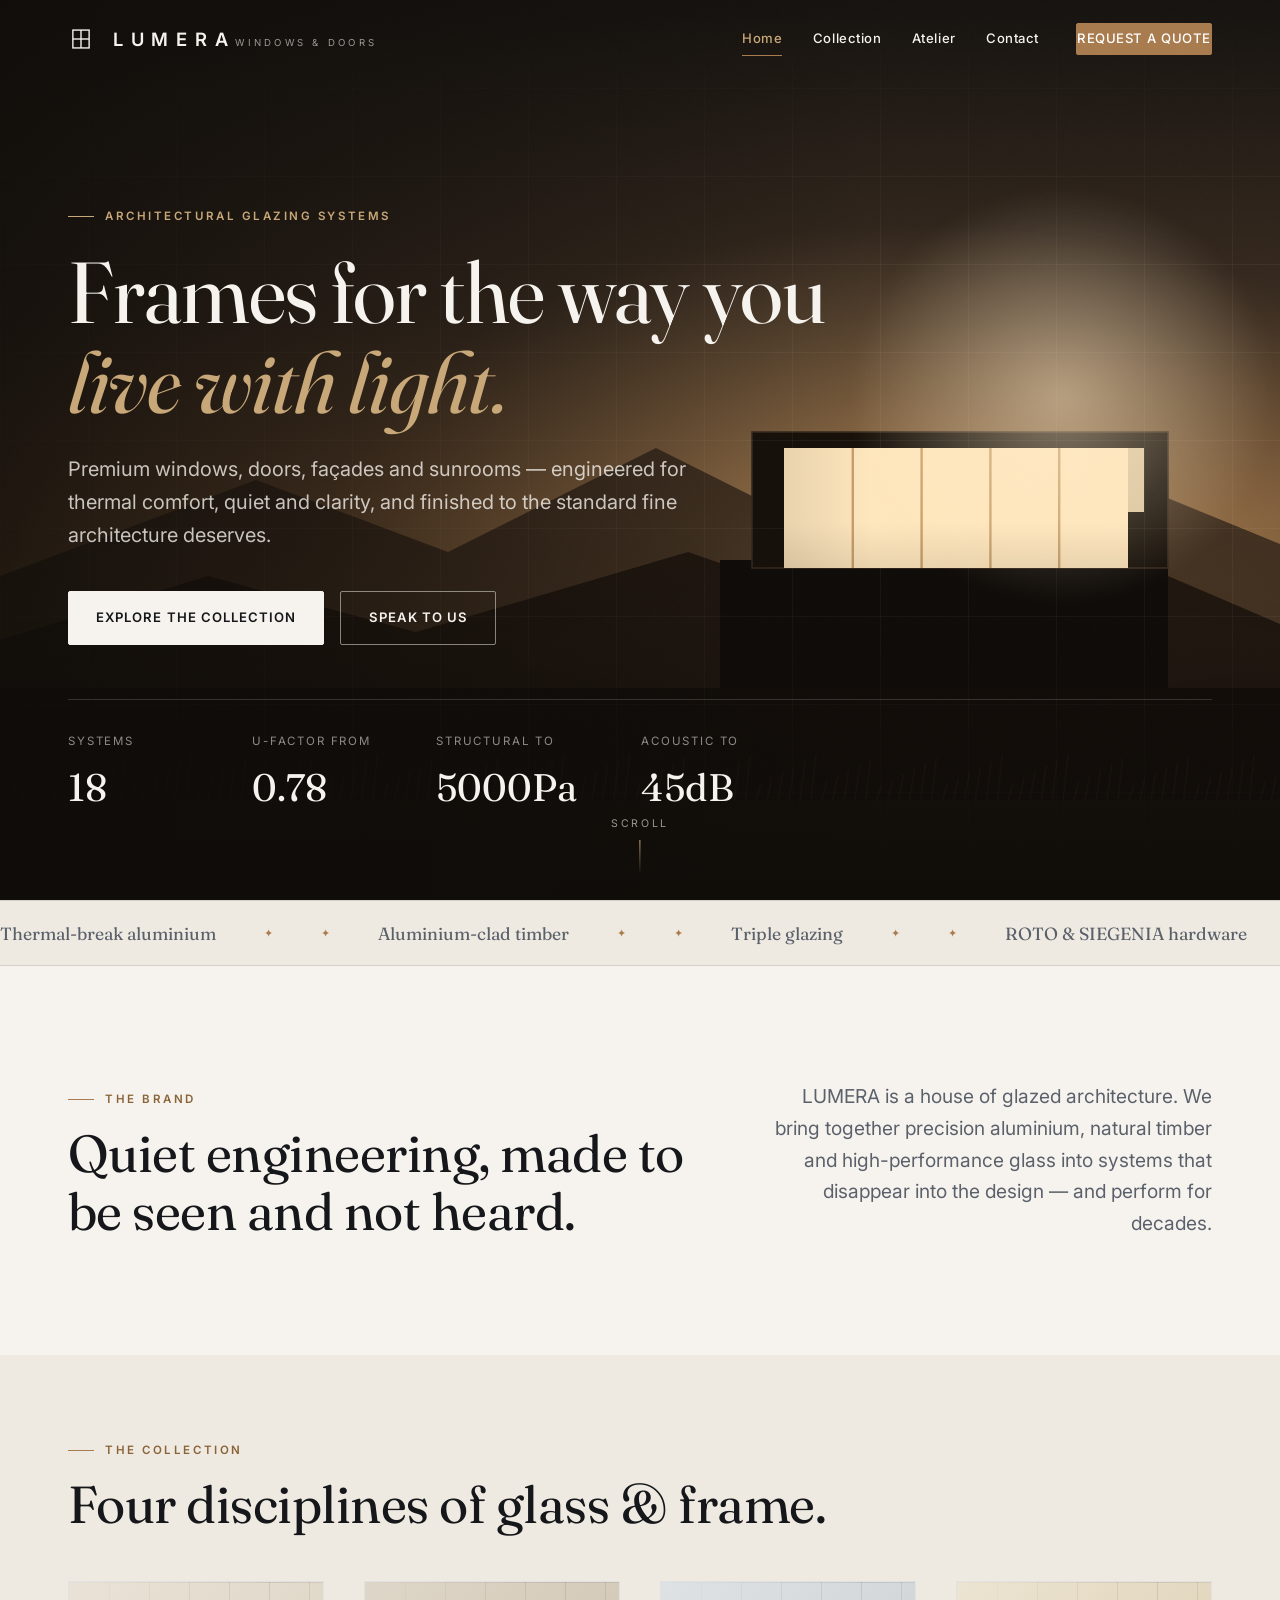
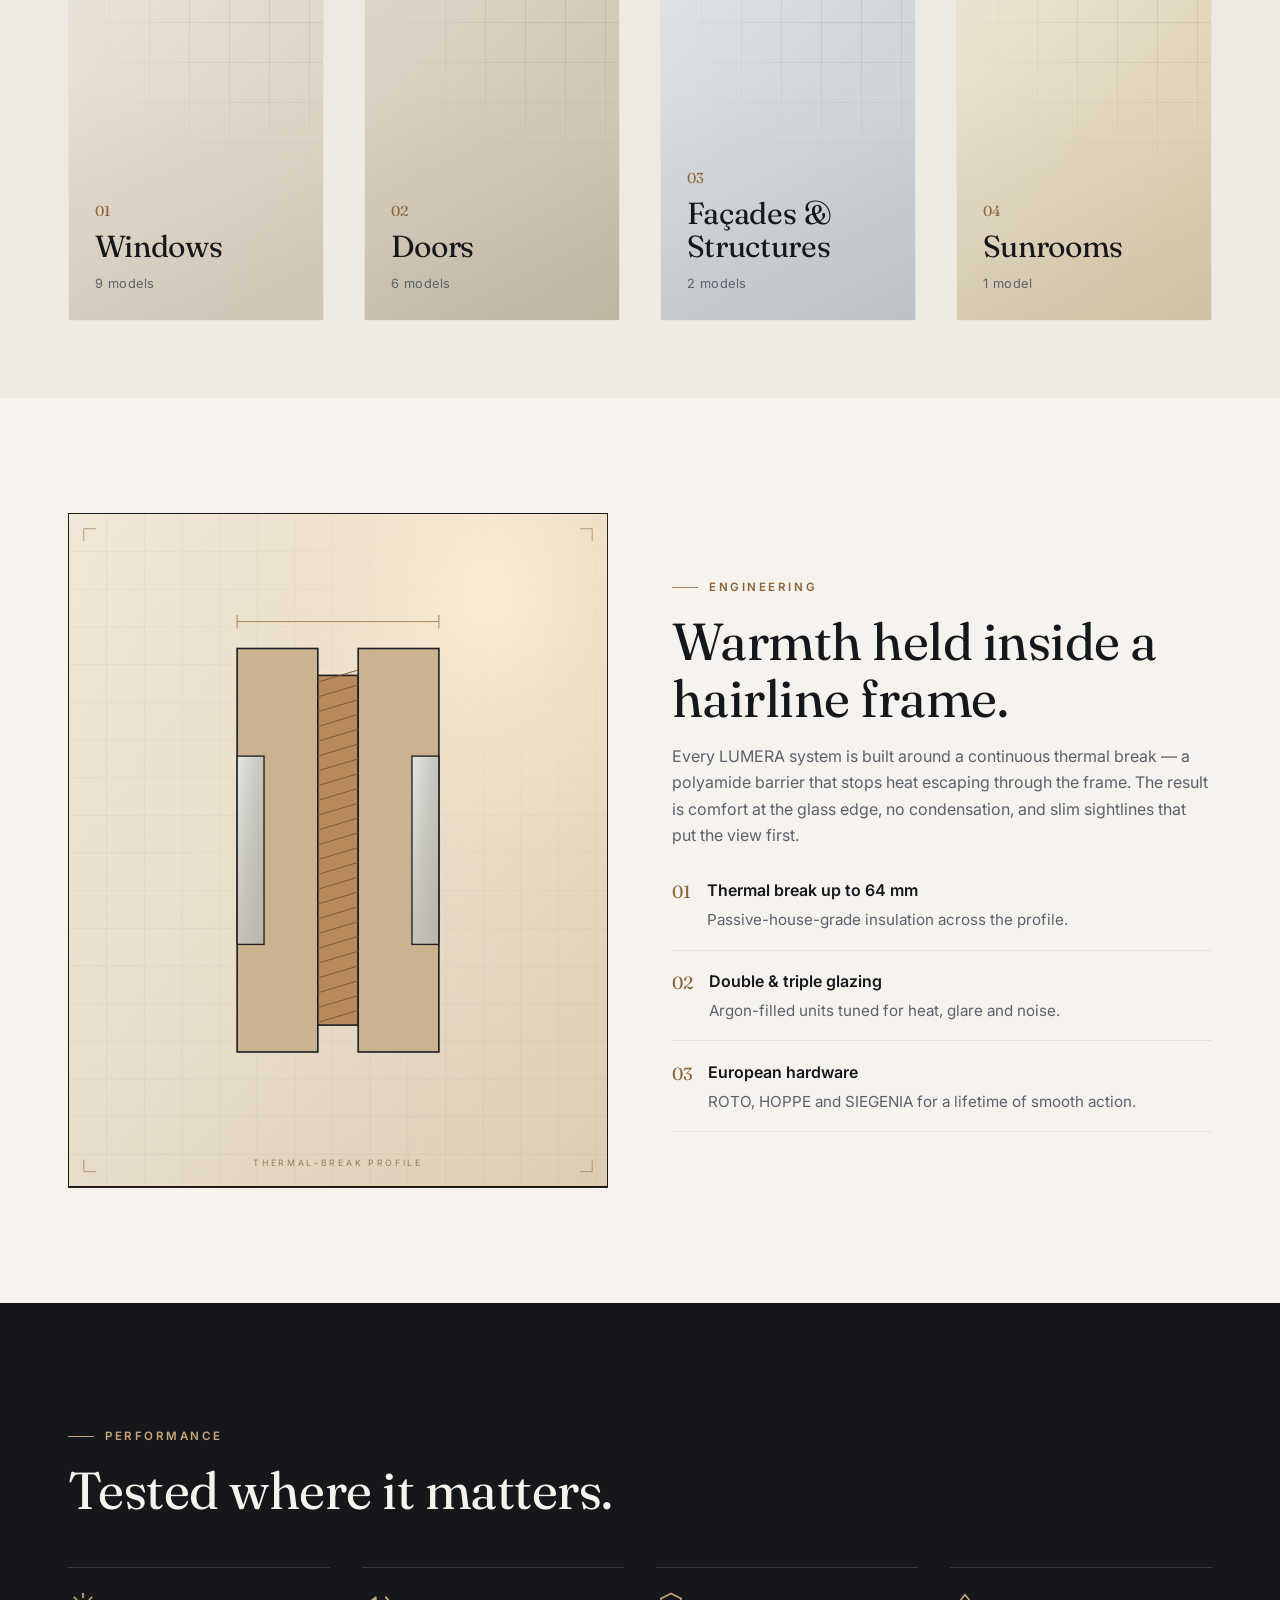
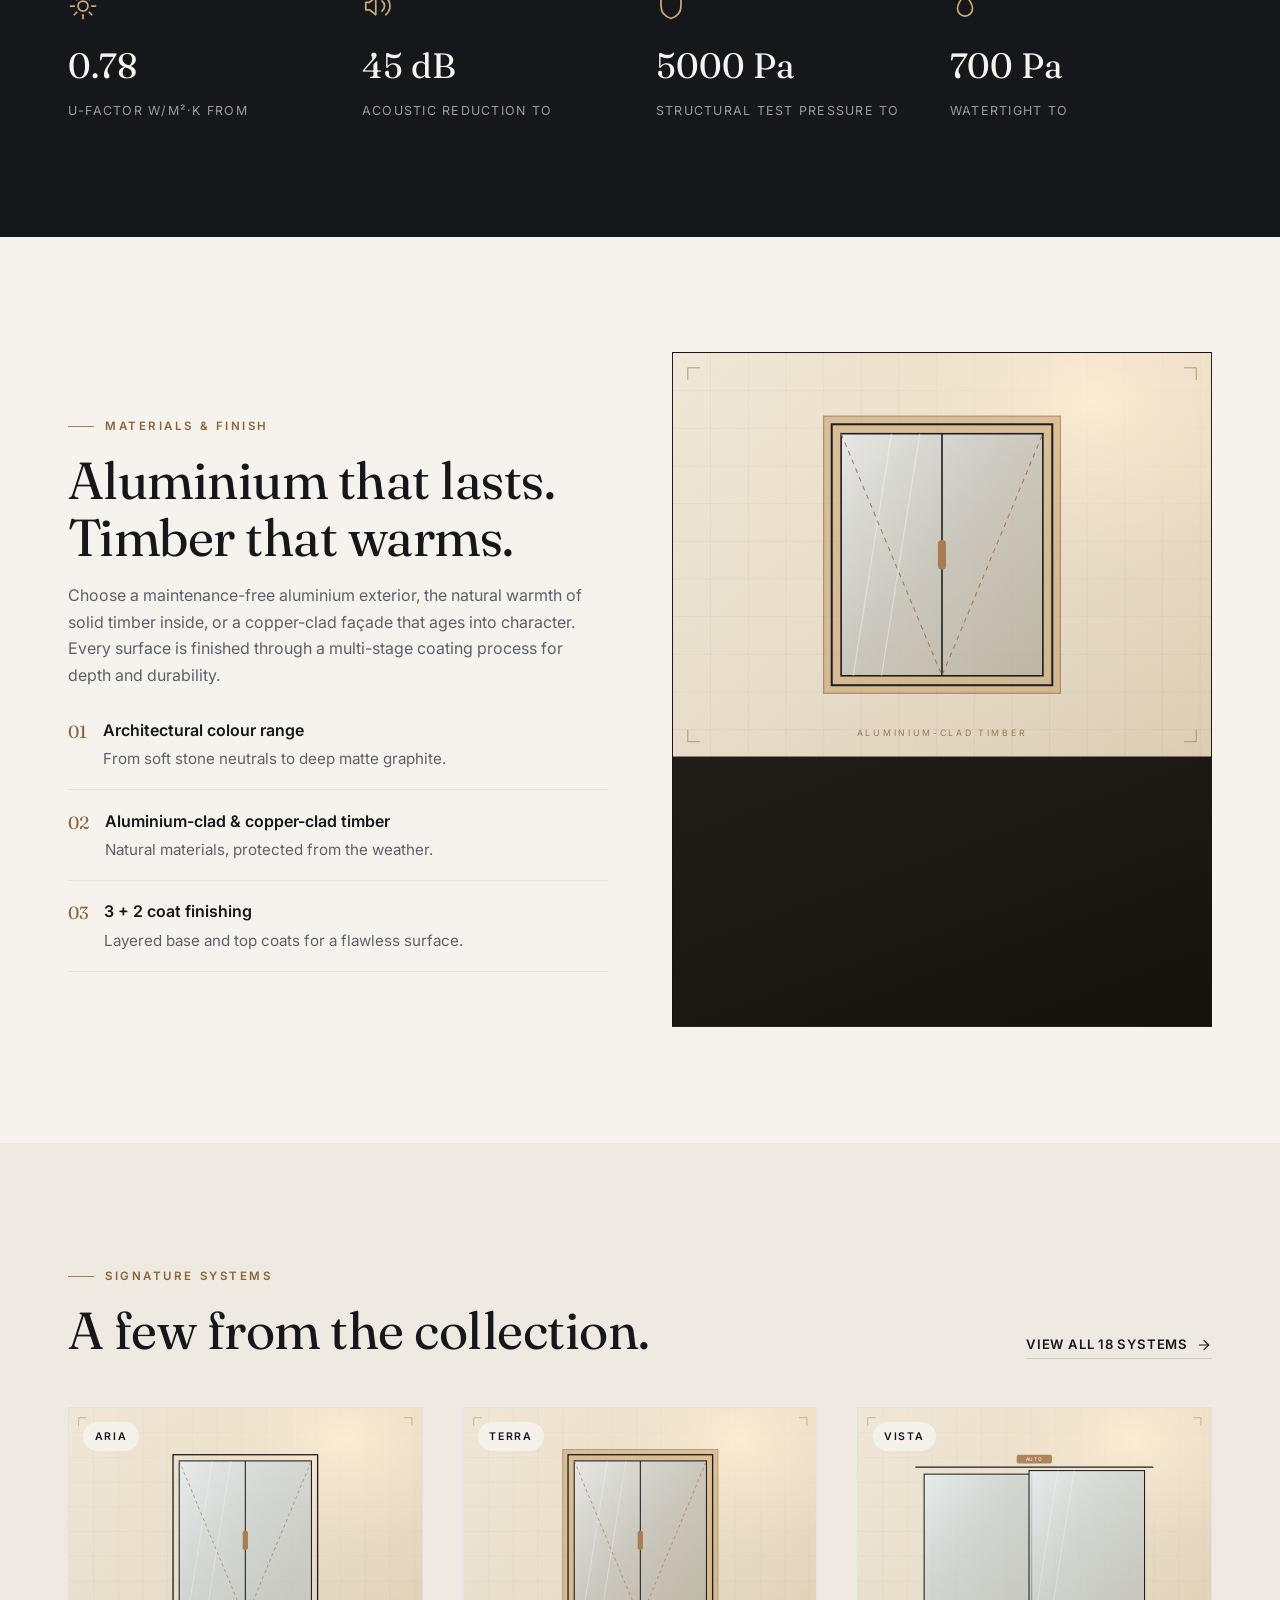
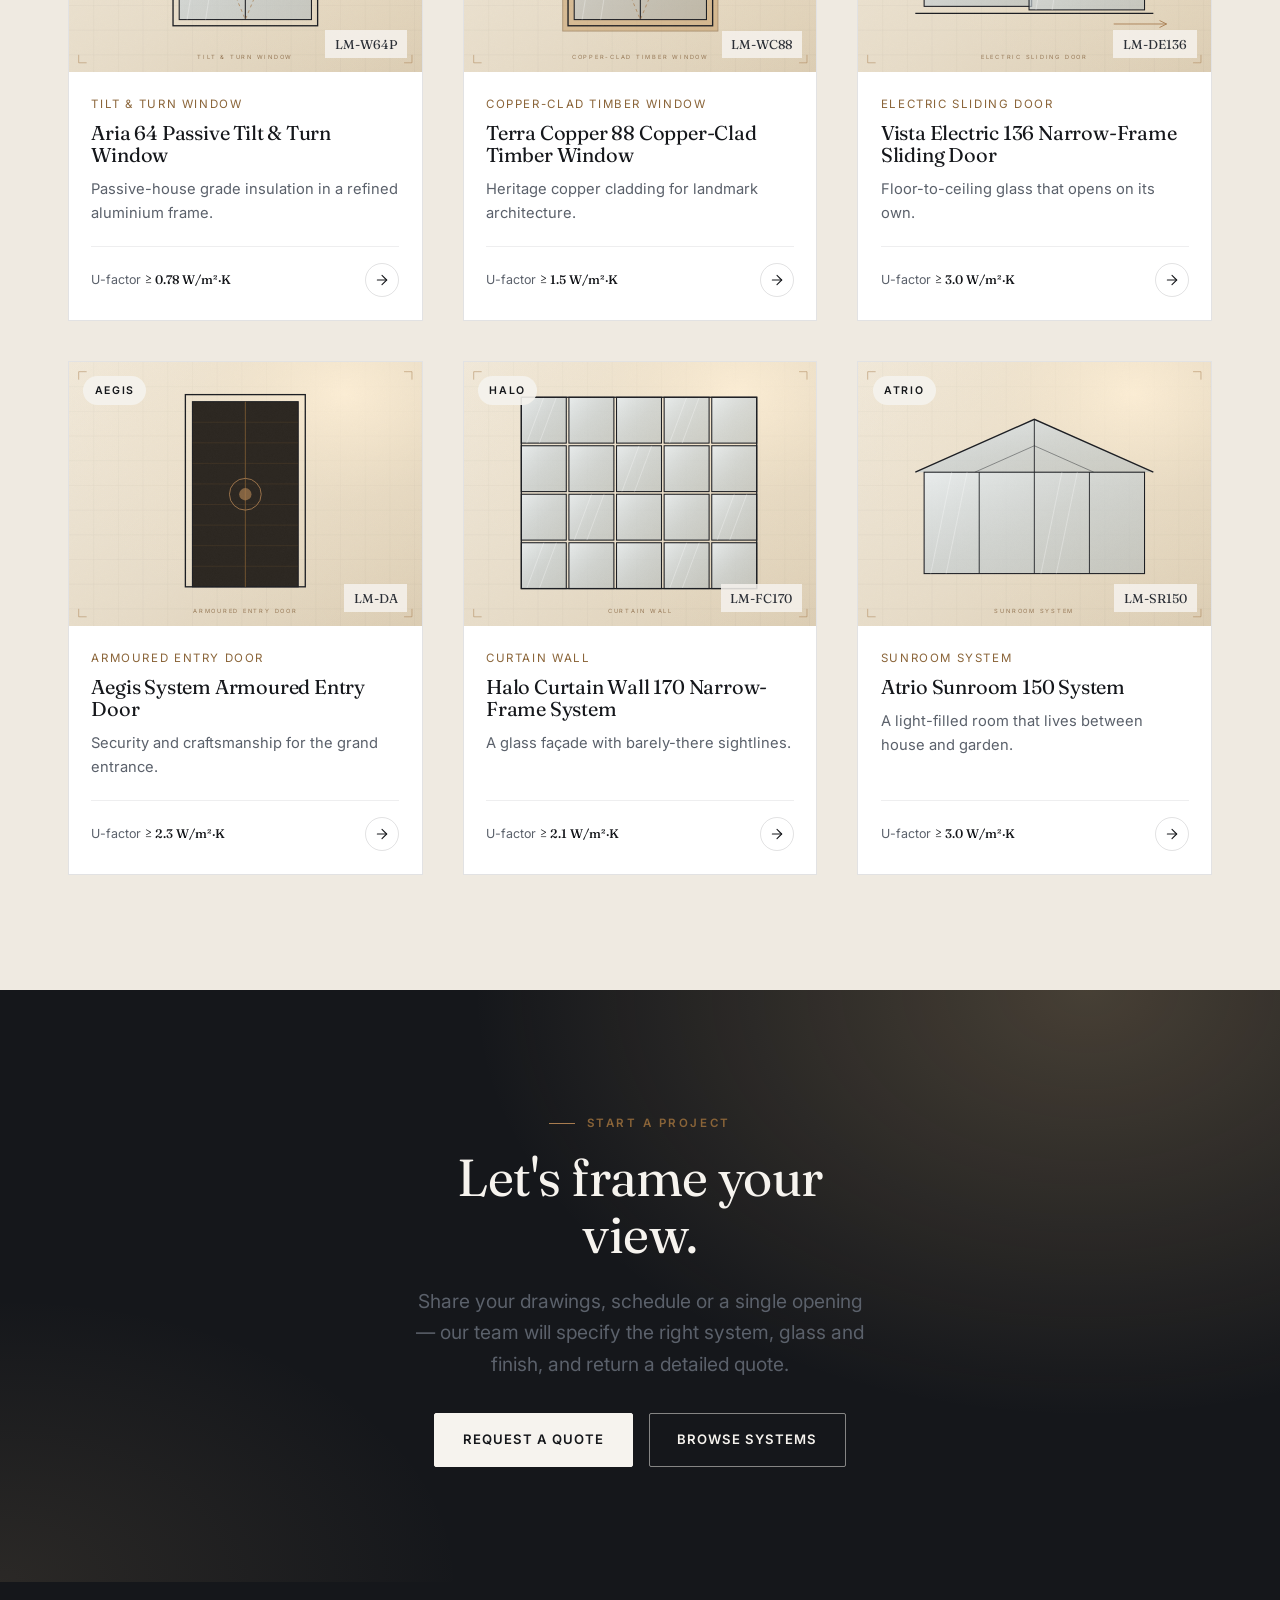
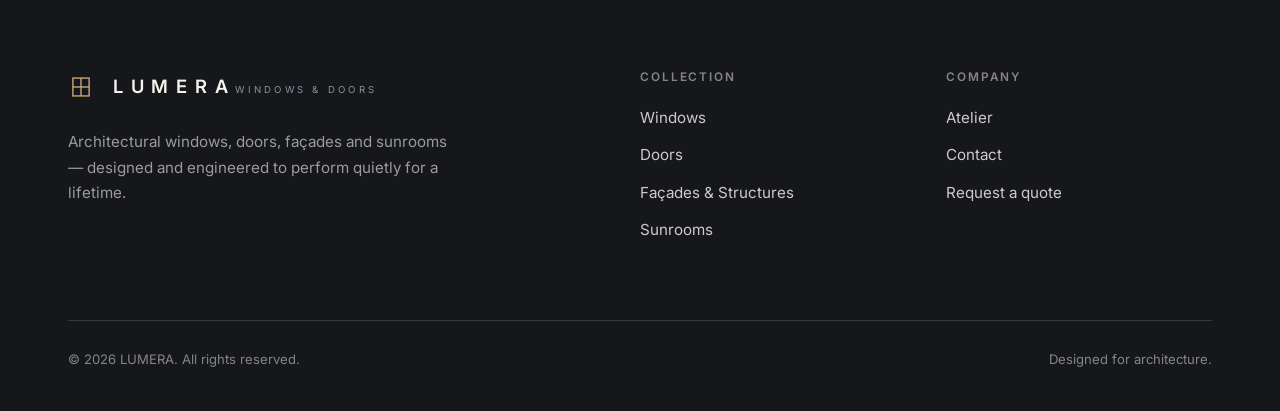
==== index.html @ 0ea1a7c3 "Build LUMERA windows & doors website Premium, fully-rebranded marketing & catalogue site for LUMERA " ====
<!DOCTYPE html>
<html lang="en">
<head>
  <meta charset="UTF-8" />
  <meta name="viewport" content="width=device-width, initial-scale=1.0" />
  <title>LUMERA — Architectural Windows &amp; Doors</title>
  <meta name="description" content="LUMERA designs and engineers premium aluminium, timber-clad and glazed systems — windows, doors, façades and sunrooms for refined architecture." />
  <link rel="icon" type="image/svg+xml" href="assets/img/favicon.svg" />
  <link rel="preconnect" href="https://fonts.googleapis.com" />
  <link rel="preconnect" href="https://fonts.gstatic.com" crossorigin />
  <link rel="stylesheet" href="assets/css/styles.css" />
</head>
<body>
  <!-- HEADER -->
  <header class="site-header is-dark">
    <div class="container site-header__inner">
      <a class="brand" href="index.html" aria-label="LUMERA home">
        <svg class="brand__mark" viewBox="0 0 32 32" aria-hidden="true"><g fill="none" stroke="currentColor" stroke-width="1.7"><rect x="6" y="5" width="20" height="22"/><line x1="16" y1="5" x2="16" y2="27"/><line x1="6" y1="16" x2="26" y2="16"/></g></svg>
        <span><span class="brand__name">LUMERA</span><span class="brand__sub">Windows &amp; Doors</span></span>
      </a>
      <button class="nav-toggle" aria-label="Menu" aria-expanded="false"><span></span><span></span><span></span></button>
      <nav class="nav">
        <a href="index.html" aria-current="page">Home</a>
        <a href="products.html">Collection</a>
        <a href="about.html">Atelier</a>
        <a href="contact.html">Contact</a>
        <a class="btn btn--bronze nav__cta" href="contact.html">Request a quote</a>
      </nav>
    </div>
  </header>

  <main>
    <!-- HERO -->
    <section class="hero">
      <div class="hero__bg"></div>
      <div data-hero-art style="position:absolute;inset:0;"></div>
      <div class="hero__grid"></div>
      <div class="hero__glow"></div>
      <div class="hero__scrim"></div>
      <div class="container hero__inner">
        <span class="eyebrow hero__eyebrow">Architectural glazing systems</span>
        <h1 class="display">Frames for the way you <em>live with light.</em></h1>
        <p class="hero__lead">Premium windows, doors, façades and sunrooms — engineered for thermal comfort, quiet and clarity, and finished to the standard fine architecture deserves.</p>
        <div class="hero__actions">
          <a class="btn btn--on-dark" href="products.html">Explore the collection</a>
          <a class="btn btn--ghost" style="border-color:rgba(246,243,238,.5);color:var(--bone)" href="contact.html">Speak to us</a>
        </div>
        <dl class="hero__meta">
          <div><dt>Systems</dt><dd>18</dd></div>
          <div><dt>U-factor from</dt><dd>0.78</dd></div>
          <div><dt>Structural to</dt><dd>5000Pa</dd></div>
          <div><dt>Acoustic to</dt><dd>45dB</dd></div>
        </dl>
      </div>
      <div class="scroll-cue">Scroll<span></span></div>
    </section>

    <!-- MARQUEE -->
    <div class="strip" aria-hidden="true">
      <div class="strip__track">
        <span>Thermal-break aluminium<span></span></span><span>Aluminium-clad timber<span></span></span>
        <span>Triple glazing<span></span></span><span>ROTO &amp; SIEGENIA hardware<span></span></span>
        <span>Passive-house ready<span></span></span><span>Curtain-wall façades<span></span></span>
        <span>Thermal-break aluminium<span></span></span><span>Aluminium-clad timber<span></span></span>
        <span>Triple glazing<span></span></span><span>ROTO &amp; SIEGENIA hardware<span></span></span>
        <span>Passive-house ready<span></span></span><span>Curtain-wall façades<span></span></span>
      </div>
    </div>

    <!-- INTRO -->
    <section class="section">
      <div class="container">
        <div class="section-head section-head--split">
          <div class="reveal">
            <span class="eyebrow">The brand</span>
            <h2>Quiet engineering, made to be seen and not heard.</h2>
          </div>
          <div class="section-head__aside reveal">
            <p class="lead">LUMERA is a house of glazed architecture. We bring together precision aluminium, natural timber and high-performance glass into systems that disappear into the design — and perform for decades.</p>
          </div>
        </div>
      </div>
    </section>

    <!-- COLLECTIONS -->
    <section class="section section--bone2 section--tight">
      <div class="container">
        <div class="section-head reveal">
          <span class="eyebrow">The collection</span>
          <h2>Four disciplines of glass &amp; frame.</h2>
        </div>
        <div class="grid cat-grid" style="margin-top:3rem">
          <a class="cat-card reveal" href="products.html?category=windows">
            <div class="cat-card__art art--windows"><div class="cat-card__lines"></div></div>
            <span class="cat-card__index">01</span>
            <h3 class="cat-card__title">Windows</h3>
            <span class="cat-card__count" data-cat-count="windows"></span>
          </a>
          <a class="cat-card reveal" href="products.html?category=doors">
            <div class="cat-card__art art--doors"><div class="cat-card__lines"></div></div>
            <span class="cat-card__index">02</span>
            <h3 class="cat-card__title">Doors</h3>
            <span class="cat-card__count" data-cat-count="doors"></span>
          </a>
          <a class="cat-card reveal" href="products.html?category=facades">
            <div class="cat-card__art art--facades"><div class="cat-card__lines"></div></div>
            <span class="cat-card__index">03</span>
            <h3 class="cat-card__title">Façades &amp; Structures</h3>
            <span class="cat-card__count" data-cat-count="facades"></span>
          </a>
          <a class="cat-card reveal" href="products.html?category=sunrooms">
            <div class="cat-card__art art--sunrooms"><div class="cat-card__lines"></div></div>
            <span class="cat-card__index">04</span>
            <h3 class="cat-card__title">Sunrooms</h3>
            <span class="cat-card__count" data-cat-count="sunrooms"></span>
          </a>
        </div>
      </div>
    </section>

    <!-- ENGINEERING SPLIT -->
    <section class="section">
      <div class="container">
        <div class="split">
          <div class="split__media reveal" data-profile-art></div>
          <div class="reveal">
            <span class="eyebrow">Engineering</span>
            <h2>Warmth held inside a hairline frame.</h2>
            <p class="muted mt-2">Every LUMERA system is built around a continuous thermal break — a polyamide barrier that stops heat escaping through the frame. The result is comfort at the glass edge, no condensation, and slim sightlines that put the view first.</p>
            <ul class="split__list">
              <li><span class="n">01</span><div><strong>Thermal break up to 64&nbsp;mm</strong><p>Passive-house-grade insulation across the profile.</p></div></li>
              <li><span class="n">02</span><div><strong>Double &amp; triple glazing</strong><p>Argon-filled units tuned for heat, glare and noise.</p></div></li>
              <li><span class="n">03</span><div><strong>European hardware</strong><p>ROTO, HOPPE and SIEGENIA for a lifetime of smooth action.</p></div></li>
            </ul>
          </div>
        </div>
      </div>
    </section>

    <!-- PERFORMANCE BAND -->
    <section class="section section--dark">
      <div class="container">
        <div class="section-head reveal">
          <span class="eyebrow">Performance</span>
          <h2>Tested where it matters.</h2>
        </div>
        <div class="specband" style="margin-top:3rem">
          <div class="specband__item reveal">
            <svg class="specband__icon" viewBox="0 0 24 24" fill="none" stroke="currentColor" stroke-width="1.4" stroke-linecap="round" stroke-linejoin="round"><circle cx="12" cy="12" r="4"/><path d="M12 2v3M12 19v3M2 12h3M19 12h3M5 5l2 2M17 17l2 2M19 5l-2 2M7 17l-2 2"/></svg>
            <div class="specband__val">0.78</div>
            <div class="specband__label">U-factor W/m²·K from</div>
          </div>
          <div class="specband__item reveal">
            <svg class="specband__icon" viewBox="0 0 24 24" fill="none" stroke="currentColor" stroke-width="1.4" stroke-linecap="round" stroke-linejoin="round"><path d="M11 5 6 9H3v6h3l5 4z"/><path d="M16 8a5 5 0 0 1 0 8"/><path d="M19 5a9 9 0 0 1 0 14"/></svg>
            <div class="specband__val">45 dB</div>
            <div class="specband__label">Acoustic reduction to</div>
          </div>
          <div class="specband__item reveal">
            <svg class="specband__icon" viewBox="0 0 24 24" fill="none" stroke="currentColor" stroke-width="1.4" stroke-linecap="round" stroke-linejoin="round"><path d="M12 2 4 6v6c0 5 3.4 8.5 8 10 4.6-1.5 8-5 8-10V6z"/></svg>
            <div class="specband__val">5000 Pa</div>
            <div class="specband__label">Structural test pressure to</div>
          </div>
          <div class="specband__item reveal">
            <svg class="specband__icon" viewBox="0 0 24 24" fill="none" stroke="currentColor" stroke-width="1.4" stroke-linecap="round" stroke-linejoin="round"><path d="M12 3s6 6.5 6 11a6 6 0 0 1-12 0c0-4.5 6-11 6-11z"/></svg>
            <div class="specband__val">700 Pa</div>
            <div class="specband__label">Watertight to</div>
          </div>
        </div>
      </div>
    </section>

    <!-- MATERIALS SPLIT -->
    <section class="section">
      <div class="container">
        <div class="split split--reverse">
          <div class="split__media reveal" data-scene="Aluminium-Clad Timber Window" data-scene-label="Aluminium-clad timber"></div>
          <div class="reveal">
            <span class="eyebrow">Materials &amp; finish</span>
            <h2>Aluminium that lasts. Timber that warms.</h2>
            <p class="muted mt-2">Choose a maintenance-free aluminium exterior, the natural warmth of solid timber inside, or a copper-clad façade that ages into character. Every surface is finished through a multi-stage coating process for depth and durability.</p>
            <ul class="split__list">
              <li><span class="n">01</span><div><strong>Architectural colour range</strong><p>From soft stone neutrals to deep matte graphite.</p></div></li>
              <li><span class="n">02</span><div><strong>Aluminium-clad &amp; copper-clad timber</strong><p>Natural materials, protected from the weather.</p></div></li>
              <li><span class="n">03</span><div><strong>3 + 2 coat finishing</strong><p>Layered base and top coats for a flawless surface.</p></div></li>
            </ul>
          </div>
        </div>
      </div>
    </section>

    <!-- FEATURED PRODUCTS -->
    <section class="section section--bone2">
      <div class="container">
        <div class="section-head section-head--split">
          <div class="reveal">
            <span class="eyebrow">Signature systems</span>
            <h2>A few from the collection.</h2>
          </div>
          <div class="section-head__aside reveal">
            <a class="textlink" href="products.html">View all 18 systems
              <svg viewBox="0 0 24 24" fill="none" stroke="currentColor" stroke-width="1.6" stroke-linecap="round" stroke-linejoin="round"><line x1="5" y1="12" x2="19" y2="12"/><polyline points="12 5 19 12 12 19"/></svg>
            </a>
          </div>
        </div>
        <div class="grid product-grid" data-featured="aria-64-passive,terra-copper-88,vista-electric-136,aegis-system-door,halo-curtain-wall-170,atrio-sunroom-150"></div>
      </div>
    </section>

    <!-- CTA -->
    <section class="section cta">
      <div class="cta__bg"></div>
      <div class="container cta__inner reveal">
        <span class="eyebrow">Start a project</span>
        <h2>Let's frame your view.</h2>
        <p class="lead" style="margin-inline:auto">Share your drawings, schedule or a single opening — our team will specify the right system, glass and finish, and return a detailed quote.</p>
        <div class="cta__actions">
          <a class="btn btn--on-dark" href="contact.html">Request a quote</a>
          <a class="btn btn--ghost" style="border-color:rgba(246,243,238,.5);color:var(--bone)" href="products.html">Browse systems</a>
        </div>
      </div>
    </section>
  </main>

  <!-- FOOTER -->
  <footer class="site-footer">
    <div class="container">
      <div class="footer-grid">
        <div>
          <a class="brand" href="index.html">
            <svg class="brand__mark" viewBox="0 0 32 32" aria-hidden="true" style="color:var(--bronze-soft)"><g fill="none" stroke="currentColor" stroke-width="1.7"><rect x="6" y="5" width="20" height="22"/><line x1="16" y1="5" x2="16" y2="27"/><line x1="6" y1="16" x2="26" y2="16"/></g></svg>
            <span><span class="brand__name">LUMERA</span><span class="brand__sub">Windows &amp; Doors</span></span>
          </a>
          <p class="footer-about">Architectural windows, doors, façades and sunrooms — designed and engineered to perform quietly for a lifetime.</p>
        </div>
        <div class="footer-col">
          <h4>Collection</h4>
          <ul>
            <li><a href="products.html?category=windows">Windows</a></li>
            <li><a href="products.html?category=doors">Doors</a></li>
            <li><a href="products.html?category=facades">Façades &amp; Structures</a></li>
            <li><a href="products.html?category=sunrooms">Sunrooms</a></li>
          </ul>
        </div>
        <div class="footer-col">
          <h4>Company</h4>
          <ul>
            <li><a href="about.html">Atelier</a></li>
            <li><a href="contact.html">Contact</a></li>
            <li><a href="contact.html">Request a quote</a></li>
          </ul>
        </div>
      </div>
      <div class="footer-bottom">
        <span>© <span data-year>2026</span> LUMERA. All rights reserved.</span>
        <span>Designed for architecture.</span>
      </div>
    </div>
  </footer>

  <script src="assets/js/products.js"></script>
  <script src="assets/js/art.js"></script>
  <script src="assets/js/main.js"></script>
</body>
</html>
---- assets/css/styles.css ----
/* ==========================================================================
   LUMERA — Windows & Doors
   Design system
   ========================================================================== */

@import url("https://fonts.googleapis.com/css2?family=Fraunces:ital,opsz,wght@0,9..144,400;0,9..144,500;0,9..144,600;1,9..144,400&family=Inter:wght@400;500;600&display=swap");

:root {
  /* Palette */
  --ink:        #15171b;
  --ink-2:      #2b2f36;
  --ink-soft:   #5b616b;
  --ink-faint:  #8b919b;
  --bone:       #f6f3ee;
  --bone-2:     #efeae1;
  --white:      #ffffff;
  --bronze:     #a87c4f;
  --bronze-deep:#8a6438;
  --bronze-soft:#c8a878;
  --line:       rgba(21, 23, 27, 0.12);
  --line-soft:  rgba(21, 23, 27, 0.07);
  --line-dark:  rgba(246, 243, 238, 0.16);

  /* Type */
  --serif: "Fraunces", Georgia, "Times New Roman", serif;
  --sans:  "Inter", system-ui, -apple-system, "Segoe UI", Roboto, sans-serif;

  /* Spacing / shape */
  --container: 1240px;
  --gap: clamp(1.25rem, 4vw, 2.5rem);
  --radius: 2px;
  --shadow: 0 24px 60px -30px rgba(21, 23, 27, 0.35);
  --ease: cubic-bezier(0.22, 0.61, 0.36, 1);
}

/* ---------- Reset ---------- */
*, *::before, *::after { box-sizing: border-box; }
* { margin: 0; }
html { scroll-behavior: smooth; -webkit-text-size-adjust: 100%; }
body {
  font-family: var(--sans);
  font-size: 16px;
  line-height: 1.65;
  color: var(--ink);
  background: var(--bone);
  -webkit-font-smoothing: antialiased;
  text-rendering: optimizeLegibility;
}
img, svg { display: block; max-width: 100%; }
a { color: inherit; text-decoration: none; }
button { font: inherit; cursor: pointer; }
ul { list-style: none; padding: 0; }

/* ---------- Layout ---------- */
.container {
  width: 100%;
  max-width: var(--container);
  margin-inline: auto;
  padding-inline: clamp(1.25rem, 5vw, 3rem);
}
.section { padding-block: clamp(4rem, 9vw, 8rem); }
.section--tight { padding-block: clamp(3rem, 6vw, 5rem); }
.section--dark { background: var(--ink); color: var(--bone); }
.section--bone2 { background: var(--bone-2); }

/* ---------- Typography ---------- */
.display {
  font-family: var(--serif);
  font-weight: 400;
  line-height: 1.04;
  letter-spacing: -0.01em;
  font-size: clamp(2.6rem, 7vw, 5.4rem);
}
h1, h2, h3, h4 { font-family: var(--serif); font-weight: 400; line-height: 1.1; letter-spacing: -0.01em; }
h2 { font-size: clamp(2rem, 4.5vw, 3.25rem); }
h3 { font-size: clamp(1.4rem, 2.5vw, 1.9rem); }

.eyebrow {
  font-family: var(--sans);
  font-size: 0.72rem;
  font-weight: 600;
  letter-spacing: 0.22em;
  text-transform: uppercase;
  color: var(--bronze-deep);
  display: inline-flex;
  align-items: center;
  gap: 0.7rem;
}
.eyebrow::before {
  content: "";
  width: 26px;
  height: 1px;
  background: var(--bronze);
}
.section--dark .eyebrow { color: var(--bronze-soft); }
.section--dark .eyebrow::before { background: var(--bronze-soft); }

.lead { font-size: clamp(1.05rem, 1.6vw, 1.2rem); color: var(--ink-soft); max-width: 60ch; }
.section--dark .lead { color: rgba(246, 243, 238, 0.72); }
.muted { color: var(--ink-soft); }

/* ---------- Buttons ---------- */
.btn {
  display: inline-flex;
  align-items: center;
  gap: 0.6rem;
  padding: 0.95rem 1.7rem;
  font-size: 0.82rem;
  font-weight: 600;
  letter-spacing: 0.08em;
  text-transform: uppercase;
  border: 1px solid var(--ink);
  border-radius: var(--radius);
  background: var(--ink);
  color: var(--bone);
  transition: background 0.35s var(--ease), color 0.35s var(--ease),
              border-color 0.35s var(--ease), transform 0.35s var(--ease);
}
.btn:hover { background: transparent; color: var(--ink); transform: translateY(-2px); }
.btn--ghost { background: transparent; color: var(--ink); }
.btn--ghost:hover { background: var(--ink); color: var(--bone); }
.btn--bronze { background: var(--bronze); border-color: var(--bronze); color: var(--white); }
.btn--bronze:hover { background: transparent; color: var(--bronze-deep); border-color: var(--bronze-deep); }
.btn--on-dark { border-color: var(--bone); background: var(--bone); color: var(--ink); }
.btn--on-dark:hover { background: transparent; color: var(--bone); }

.textlink {
  display: inline-flex;
  align-items: center;
  gap: 0.5rem;
  font-size: 0.82rem;
  font-weight: 600;
  letter-spacing: 0.06em;
  text-transform: uppercase;
  color: var(--ink);
  padding-bottom: 2px;
  border-bottom: 1px solid var(--line);
  transition: gap 0.3s var(--ease), border-color 0.3s var(--ease);
}
.textlink:hover { gap: 0.85rem; border-color: var(--bronze); }
.textlink svg { width: 16px; height: 16px; }

/* ==========================================================================
   Header
   ========================================================================== */
.site-header {
  position: fixed;
  inset: 0 0 auto 0;
  z-index: 100;
  transition: background 0.4s var(--ease), box-shadow 0.4s var(--ease),
              border-color 0.4s var(--ease);
  border-bottom: 1px solid transparent;
}
.site-header__inner {
  display: flex;
  align-items: center;
  justify-content: space-between;
  height: 78px;
}
.site-header.is-solid {
  background: rgba(246, 243, 238, 0.86);
  backdrop-filter: blur(14px);
  -webkit-backdrop-filter: blur(14px);
  border-bottom-color: var(--line-soft);
}
.site-header.is-dark:not(.is-solid) { color: var(--bone); }

.brand { display: inline-flex; align-items: center; gap: 0.7rem; }
.brand__mark { width: 26px; height: 26px; flex: none; }
.brand__name {
  font-family: var(--sans);
  font-weight: 600;
  font-size: 1.15rem;
  letter-spacing: 0.42em;
  padding-left: 0.42em; /* optical balance for tracking */
}
.brand__sub {
  font-size: 0.6rem;
  letter-spacing: 0.34em;
  text-transform: uppercase;
  color: var(--ink-faint);
  margin-top: 2px;
}
.is-dark:not(.is-solid) .brand__sub { color: rgba(246,243,238,0.6); }

.nav { display: flex; align-items: center; gap: clamp(1.2rem, 2.4vw, 2.4rem); }
.nav a {
  font-size: 0.82rem;
  font-weight: 500;
  letter-spacing: 0.04em;
  position: relative;
  padding: 0.25rem 0;
  transition: color 0.3s var(--ease);
}
.nav a::after {
  content: "";
  position: absolute;
  left: 0; bottom: -2px;
  width: 0; height: 1px;
  background: var(--bronze);
  transition: width 0.3s var(--ease);
}
.nav a:hover::after, .nav a[aria-current="page"]::after { width: 100%; }
.nav a[aria-current="page"] { color: var(--bronze-deep); }
.is-dark:not(.is-solid) .nav a[aria-current="page"] { color: var(--bronze-soft); }
.nav__cta { margin-left: 0.4rem; }

.nav-toggle { display: none; }

@media (max-width: 900px) {
  .nav__cta { display: none; }
}
@media (max-width: 760px) {
  .nav-toggle {
    display: inline-flex;
    flex-direction: column;
    gap: 5px;
    background: none;
    border: 0;
    padding: 8px;
  }
  .nav-toggle span {
    width: 24px; height: 2px;
    background: currentColor;
    transition: transform 0.3s var(--ease), opacity 0.3s var(--ease);
  }
  body.nav-open .nav-toggle span:nth-child(1) { transform: translateY(7px) rotate(45deg); }
  body.nav-open .nav-toggle span:nth-child(2) { opacity: 0; }
  body.nav-open .nav-toggle span:nth-child(3) { transform: translateY(-7px) rotate(-45deg); }

  .nav {
    position: fixed;
    inset: 78px 0 auto 0;
    flex-direction: column;
    align-items: flex-start;
    gap: 0;
    background: var(--bone);
    color: var(--ink);
    border-bottom: 1px solid var(--line);
    padding: 1rem clamp(1.25rem, 5vw, 3rem) 2rem;
    transform: translateY(-12px);
    opacity: 0;
    pointer-events: none;
    transition: transform 0.3s var(--ease), opacity 0.3s var(--ease);
  }
  body.nav-open .nav { transform: translateY(0); opacity: 1; pointer-events: auto; }
  .nav a { width: 100%; padding: 1rem 0; border-bottom: 1px solid var(--line-soft); font-size: 1rem; }
}

/* ==========================================================================
   Hero
   ========================================================================== */
.hero {
  position: relative;
  min-height: 100svh;
  display: flex;
  align-items: flex-end;
  color: var(--bone);
  overflow: hidden;
  background: linear-gradient(180deg, #2a2622 0%, #1b1814 40%, #14110e 100%);
}
.hero__bg {
  position: absolute;
  inset: 0;
  background:
    radial-gradient(120% 90% at 78% 8%, rgba(200, 168, 120, 0.30), transparent 55%),
    radial-gradient(140% 120% at 16% 100%, rgba(20, 17, 14, 0.9), transparent 60%),
    linear-gradient(180deg, #322b24 0%, #1d1813 55%, #141008 100%);
}
.hero__grid {
  position: absolute;
  inset: 0;
  background-image:
    linear-gradient(rgba(246, 243, 238, 0.05) 1px, transparent 1px),
    linear-gradient(90deg, rgba(246, 243, 238, 0.05) 1px, transparent 1px);
  background-size: 88px 88px;
  mask-image: linear-gradient(180deg, transparent, #000 30%, #000 70%, transparent);
}
.hero__glow {
  position: absolute;
  right: -6%; top: 12%;
  width: 46vw; height: 64vh;
  background: radial-gradient(closest-side, rgba(255, 234, 200, 0.5), transparent 72%);
  filter: blur(8px);
}
.hero__scrim {
  position: absolute;
  inset: 0;
  z-index: 1;
  background:
    linear-gradient(90deg, rgba(15,12,9,0.82) 0%, rgba(15,12,9,0.42) 36%, rgba(15,12,9,0) 68%),
    linear-gradient(0deg, rgba(15,12,9,0.7) 0%, rgba(15,12,9,0) 42%);
  pointer-events: none;
}
.hero__inner { position: relative; z-index: 2; width: 100%; padding-block: clamp(3rem, 9vh, 7rem); }
.hero__eyebrow { color: var(--bronze-soft); }
.hero__eyebrow::before { background: var(--bronze-soft); }
.hero h1 { margin-top: 1.4rem; max-width: 16ch; }
.hero h1 em { font-style: italic; color: var(--bronze-soft); }
.hero__lead { margin-top: 1.6rem; max-width: 48ch; color: rgba(246, 243, 238, 0.78); font-size: clamp(1.05rem, 1.6vw, 1.25rem); }
.hero__actions { margin-top: 2.4rem; display: flex; flex-wrap: wrap; gap: 1rem; }
.hero__meta {
  margin-top: clamp(2.5rem, 6vh, 4.5rem);
  display: flex;
  flex-wrap: wrap;
  gap: clamp(1.5rem, 5vw, 4rem);
  padding-top: 2rem;
  border-top: 1px solid var(--line-dark);
}
.hero__meta div { min-width: 120px; }
.hero__meta dt { font-size: 0.72rem; letter-spacing: 0.16em; text-transform: uppercase; color: rgba(246,243,238,0.55); }
.hero__meta dd { font-family: var(--serif); font-size: clamp(1.6rem, 3vw, 2.4rem); margin-top: 0.3rem; }

.scroll-cue {
  position: absolute;
  left: 50%; bottom: 1.6rem;
  transform: translateX(-50%);
  z-index: 2;
  font-size: 0.66rem;
  letter-spacing: 0.24em;
  text-transform: uppercase;
  color: rgba(246, 243, 238, 0.6);
  display: flex; flex-direction: column; align-items: center; gap: 0.5rem;
}
.scroll-cue span { width: 1px; height: 34px; background: linear-gradient(var(--bronze-soft), transparent); animation: cue 2.2s var(--ease) infinite; }
@keyframes cue { 0%,100% { opacity: 0.2; transform: scaleY(0.5); transform-origin: top; } 50% { opacity: 1; transform: scaleY(1); } }

/* ==========================================================================
   Generic helpers
   ========================================================================== */
.section-head { max-width: var(--container); }
.section-head h2 { margin-top: 1rem; }
.section-head--split {
  display: grid;
  grid-template-columns: 1fr;
  gap: 1.5rem;
  align-items: end;
}
@media (min-width: 880px) {
  .section-head--split { grid-template-columns: 1.5fr 1fr; }
  .section-head--split .section-head__aside { text-align: right; }
}

.grid { display: grid; gap: var(--gap); }

/* ---------- Marquee strip ---------- */
.strip {
  border-block: 1px solid var(--line);
  background: var(--bone-2);
  overflow: hidden;
}
.strip__track {
  display: flex;
  gap: 3rem;
  padding-block: 1.1rem;
  white-space: nowrap;
  width: max-content;
  animation: marquee 38s linear infinite;
}
.strip__track span {
  font-family: var(--serif);
  font-size: 1.1rem;
  color: var(--ink-soft);
  display: inline-flex; align-items: center; gap: 3rem;
}
.strip__track span::after { content: "✦"; color: var(--bronze); font-size: 0.7rem; }
@keyframes marquee { from { transform: translateX(0); } to { transform: translateX(-50%); } }

/* ==========================================================================
   Categories
   ========================================================================== */
.cat-grid { grid-template-columns: 1fr; }
@media (min-width: 720px) { .cat-grid { grid-template-columns: repeat(2, 1fr); } }
@media (min-width: 1040px) { .cat-grid { grid-template-columns: repeat(4, 1fr); } }

.cat-card {
  position: relative;
  display: flex;
  flex-direction: column;
  justify-content: flex-end;
  min-height: 340px;
  padding: 1.6rem;
  border: 1px solid var(--line);
  background: var(--white);
  overflow: hidden;
  transition: transform 0.45s var(--ease), box-shadow 0.45s var(--ease);
}
.cat-card:hover { transform: translateY(-6px); box-shadow: var(--shadow); }
.cat-card__art { position: absolute; inset: 0; overflow: hidden; }
.cat-card__art::after {
  content: "";
  position: absolute; inset: 0;
  background: linear-gradient(180deg, rgba(21,23,27,0) 30%, rgba(21,23,27,0.05) 100%);
}
.cat-card__index { position: relative; font-family: var(--serif); font-size: 0.9rem; color: var(--bronze-deep); }
.cat-card__title { position: relative; margin-top: 0.4rem; }
.cat-card__count { position: relative; margin-top: 0.6rem; font-size: 0.8rem; letter-spacing: 0.04em; color: var(--ink-soft); display: flex; align-items: center; gap: 0.5rem; }
.cat-card__count svg { width: 15px; height: 15px; transition: transform 0.3s var(--ease); }
.cat-card:hover .cat-card__count svg { transform: translateX(4px); }

/* Abstract SVG-ish art via gradients per category */
.art--windows  { background: linear-gradient(135deg, #e9e2d6, #d7cdbb); }
.art--doors    { background: linear-gradient(135deg, #ded6c8, #c9bda8); }
.art--facades  { background: linear-gradient(135deg, #dfe2e4, #c4cace); }
.art--sunrooms { background: linear-gradient(135deg, #ece4d2, #d8c9a9); }
.cat-card__lines {
  position: absolute; inset: 0;
  background-image:
    linear-gradient(rgba(21,23,27,0.10) 1px, transparent 1px),
    linear-gradient(90deg, rgba(21,23,27,0.10) 1px, transparent 1px);
  background-size: 40px 40px;
  mask-image: radial-gradient(120% 90% at 80% 0%, #000, transparent 70%);
}

/* ==========================================================================
   Feature split
   ========================================================================== */
.split { display: grid; gap: clamp(2rem, 5vw, 4rem); align-items: center; }
@media (min-width: 920px) { .split { grid-template-columns: 1fr 1fr; } .split--reverse .split__media { order: 2; } }
.split__media {
  position: relative;
  aspect-ratio: 4 / 5;
  background: linear-gradient(160deg, #2a2620, #16130f);
  overflow: hidden;
  border: 1px solid var(--line);
}
.split__media .placeholder-note { color: rgba(246,243,238,0.5); }
.split__media-grid {
  position: absolute; inset: 0;
  background-image:
    linear-gradient(rgba(200,168,120,0.18) 1px, transparent 1px),
    linear-gradient(90deg, rgba(200,168,120,0.18) 1px, transparent 1px);
  background-size: 56px 56px;
  mask-image: radial-gradient(120% 100% at 50% 10%, #000, transparent 75%);
}
.split__media-glow { position: absolute; inset: 0; background: radial-gradient(80% 60% at 70% 20%, rgba(255,234,200,0.28), transparent 70%); }
.split h2 { margin-top: 1rem; }
.split__list { margin-top: 1.8rem; display: grid; gap: 1.1rem; }
.split__list li { display: grid; grid-template-columns: auto 1fr; gap: 1rem; align-items: start; padding-bottom: 1.1rem; border-bottom: 1px solid var(--line-soft); }
.split__list .n { font-family: var(--serif); color: var(--bronze-deep); font-size: 1.1rem; }
.split__list strong { display: block; font-weight: 600; }
.split__list p { margin-top: 0.2rem; color: var(--ink-soft); font-size: 0.95rem; }

/* ==========================================================================
   Spec / performance band
   ========================================================================== */
.specband { display: grid; gap: 2rem; }
@media (min-width: 760px) { .specband { grid-template-columns: repeat(2, 1fr); } }
@media (min-width: 1040px) { .specband { grid-template-columns: repeat(4, 1fr); } }
.specband__item { padding-top: 1.4rem; border-top: 1px solid var(--line-dark); }
.specband__icon { width: 30px; height: 30px; color: var(--bronze-soft); }
.specband__val { font-family: var(--serif); font-size: clamp(1.6rem, 3vw, 2.2rem); margin-top: 1rem; }
.specband__label { margin-top: 0.4rem; font-size: 0.78rem; letter-spacing: 0.1em; text-transform: uppercase; color: rgba(246,243,238,0.6); }

/* ==========================================================================
   Products grid + filter
   ========================================================================== */
.filterbar { display: flex; flex-wrap: wrap; gap: 0.6rem; margin-top: 2.5rem; }
.filterbar button {
  padding: 0.6rem 1.2rem;
  font-size: 0.78rem;
  font-weight: 600;
  letter-spacing: 0.06em;
  text-transform: uppercase;
  background: transparent;
  border: 1px solid var(--line);
  border-radius: 100px;
  color: var(--ink-soft);
  transition: all 0.3s var(--ease);
}
.filterbar button:hover { border-color: var(--ink); color: var(--ink); }
.filterbar button.is-active { background: var(--ink); border-color: var(--ink); color: var(--bone); }

.product-grid { grid-template-columns: 1fr; margin-top: 3rem; }
@media (min-width: 640px) { .product-grid { grid-template-columns: repeat(2, 1fr); } }
@media (min-width: 1000px) { .product-grid { grid-template-columns: repeat(3, 1fr); } }

.pcard {
  display: flex;
  flex-direction: column;
  background: var(--white);
  border: 1px solid var(--line);
  overflow: hidden;
  transition: transform 0.45s var(--ease), box-shadow 0.45s var(--ease), border-color 0.45s var(--ease);
}
.pcard:hover { transform: translateY(-6px); box-shadow: var(--shadow); border-color: transparent; }
.pcard__media {
  position: relative;
  aspect-ratio: 4 / 3;
  overflow: hidden;
  background: linear-gradient(160deg, #ece5d8, #d4c8b4);
}
.pcard__media .cat-card__lines { mask-image: radial-gradient(120% 100% at 70% 10%, #000, transparent 72%); }
.pcard__media img { width: 100%; height: 100%; object-fit: cover; }
.pcard__series {
  position: absolute; top: 0.9rem; left: 0.9rem;
  font-size: 0.66rem; font-weight: 600; letter-spacing: 0.16em; text-transform: uppercase;
  color: var(--ink); background: rgba(246,243,238,0.9);
  padding: 0.35rem 0.7rem; border-radius: 100px;
}
.pcard__code {
  position: absolute; bottom: 0.9rem; right: 0.9rem;
  font-family: var(--serif); font-size: 0.8rem; color: var(--ink-2);
  background: rgba(246,243,238,0.85); padding: 0.2rem 0.6rem;
}
.pcard__body { padding: 1.4rem; display: flex; flex-direction: column; flex: 1; }
.pcard__type { font-size: 0.72rem; letter-spacing: 0.14em; text-transform: uppercase; color: var(--bronze-deep); }
.pcard__title { margin-top: 0.5rem; font-size: 1.25rem; }
.pcard__desc { margin-top: 0.7rem; color: var(--ink-soft); font-size: 0.92rem; flex: 1; }
.pcard__foot { margin-top: 1.3rem; display: flex; align-items: center; justify-content: space-between; padding-top: 1rem; border-top: 1px solid var(--line-soft); }
.pcard__uf { font-size: 0.78rem; color: var(--ink-soft); }
.pcard__uf b { font-family: var(--serif); color: var(--ink); font-weight: 500; }
.pcard__arrow { width: 34px; height: 34px; border: 1px solid var(--line); border-radius: 100px; display: grid; place-items: center; transition: all 0.3s var(--ease); }
.pcard:hover .pcard__arrow { background: var(--bronze); border-color: var(--bronze); color: var(--white); }
.pcard__arrow svg { width: 16px; height: 16px; }

.empty { padding: 4rem 0; text-align: center; color: var(--ink-soft); }

/* ==========================================================================
   Product detail
   ========================================================================== */
.detail { padding-top: 120px; }
.crumbs { font-size: 0.78rem; letter-spacing: 0.04em; color: var(--ink-soft); display: flex; gap: 0.5rem; align-items: center; flex-wrap: wrap; }
.crumbs a:hover { color: var(--bronze-deep); }
.crumbs span { color: var(--ink-faint); }

.detail__top { display: grid; gap: clamp(2rem, 5vw, 4rem); margin-top: 2rem; }
@media (min-width: 940px) { .detail__top { grid-template-columns: 1.05fr 0.95fr; align-items: start; } }
.detail__media {
  position: relative;
  aspect-ratio: 1 / 1;
  background: linear-gradient(160deg, #2a2620, #15120e);
  border: 1px solid var(--line);
  overflow: hidden;
  position: sticky; top: 100px;
}
.detail__media img { width: 100%; height: 100%; object-fit: cover; }
@media (max-width: 939px) { .detail__media { position: relative; top: 0; } }

.detail__series { font-size: 0.74rem; letter-spacing: 0.18em; text-transform: uppercase; color: var(--bronze-deep); }
.detail h1 { margin-top: 0.8rem; font-size: clamp(2rem, 4.5vw, 3.2rem); }
.detail__tagline { margin-top: 1rem; font-size: 1.15rem; color: var(--ink-soft); font-style: italic; font-family: var(--serif); }
.detail__summary { margin-top: 1.6rem; color: var(--ink-2); }
.detail__highlights { margin-top: 2rem; display: grid; gap: 0.9rem; }
.detail__highlights li { display: grid; grid-template-columns: auto 1fr; gap: 0.8rem; align-items: start; }
.detail__highlights svg { width: 20px; height: 20px; color: var(--bronze); margin-top: 2px; }
.detail__actions { margin-top: 2.4rem; display: flex; flex-wrap: wrap; gap: 1rem; }

.spectable { margin-top: 1.5rem; border-top: 1px solid var(--line); }
.spectable__row { display: grid; grid-template-columns: 1fr 1fr; gap: 1rem; padding: 1rem 0; border-bottom: 1px solid var(--line-soft); }
.spectable__row dt { color: var(--ink-soft); font-size: 0.92rem; }
.spectable__row dd { font-weight: 500; text-align: right; }

.perf-grid { display: grid; grid-template-columns: repeat(2, 1fr); gap: 1px; background: var(--line); border: 1px solid var(--line); margin-top: 1.5rem; }
@media (min-width: 560px) { .perf-grid { grid-template-columns: repeat(3, 1fr); } }
.perf-cell { background: var(--bone); padding: 1.3rem 1.1rem; }
.perf-cell__icon { width: 26px; height: 26px; color: var(--bronze-deep); }
.perf-cell__val { font-family: var(--serif); font-size: 1.25rem; margin-top: 0.8rem; }
.perf-cell__label { margin-top: 0.3rem; font-size: 0.72rem; letter-spacing: 0.08em; text-transform: uppercase; color: var(--ink-soft); }

.chips { display: flex; flex-wrap: wrap; gap: 0.5rem; margin-top: 1.2rem; }
.chip { font-size: 0.78rem; padding: 0.4rem 0.9rem; border: 1px solid var(--line); border-radius: 100px; color: var(--ink-soft); }

.detail__cols { display: grid; gap: clamp(2rem, 5vw, 3.5rem); margin-top: clamp(3rem, 6vw, 5rem); }
@media (min-width: 880px) { .detail__cols { grid-template-columns: 1fr 1fr; } }

/* ==========================================================================
   CTA band
   ========================================================================== */
.cta {
  position: relative;
  overflow: hidden;
  background: var(--ink);
  color: var(--bone);
}
.cta__bg {
  position: absolute; inset: 0;
  background:
    radial-gradient(80% 120% at 85% 0%, rgba(200,168,120,0.28), transparent 60%),
    radial-gradient(60% 80% at 0% 100%, rgba(200,168,120,0.12), transparent 60%);
}
.cta__inner { position: relative; text-align: center; max-width: 56ch; margin-inline: auto; }
.cta h2 { margin: 1rem 0 1.4rem; }
.cta__actions { display: flex; flex-wrap: wrap; gap: 1rem; justify-content: center; margin-top: 2rem; }

/* ==========================================================================
   Forms
   ========================================================================== */
.form { display: grid; gap: 1.3rem; }
.form__row { display: grid; gap: 1.3rem; }
@media (min-width: 620px) { .form__row { grid-template-columns: 1fr 1fr; } }
.field { display: grid; gap: 0.5rem; }
.field label { font-size: 0.76rem; letter-spacing: 0.08em; text-transform: uppercase; color: var(--ink-soft); font-weight: 600; }
.field input, .field select, .field textarea {
  font: inherit;
  padding: 0.85rem 1rem;
  background: var(--white);
  border: 1px solid var(--line);
  border-radius: var(--radius);
  color: var(--ink);
  transition: border-color 0.3s var(--ease), box-shadow 0.3s var(--ease);
}
.field textarea { resize: vertical; min-height: 130px; }
.field input:focus, .field select:focus, .field textarea:focus {
  outline: none;
  border-color: var(--bronze);
  box-shadow: 0 0 0 3px rgba(168, 124, 79, 0.14);
}
.form__note { font-size: 0.86rem; color: var(--ink-soft); }
.form__success {
  display: none;
  padding: 1rem 1.2rem;
  background: rgba(168,124,79,0.12);
  border: 1px solid var(--bronze);
  border-radius: var(--radius);
  color: var(--bronze-deep);
  font-size: 0.92rem;
}
.form__success.is-visible { display: block; }

.contact-grid { display: grid; gap: clamp(2rem, 5vw, 4rem); }
@media (min-width: 920px) { .contact-grid { grid-template-columns: 1fr 1.2fr; } }
.contact-info dl { margin-top: 2rem; display: grid; gap: 1.6rem; }
.contact-info dt { font-size: 0.74rem; letter-spacing: 0.14em; text-transform: uppercase; color: var(--bronze-deep); }
.contact-info dd { margin-top: 0.4rem; font-size: 1.05rem; }

/* ==========================================================================
   About
   ========================================================================== */
.values { grid-template-columns: 1fr; margin-top: 3rem; }
@media (min-width: 720px) { .values { grid-template-columns: repeat(3, 1fr); } }
.value { padding-top: 1.6rem; border-top: 1px solid var(--line); }
.value__icon { width: 30px; height: 30px; color: var(--bronze); }
.value h3 { margin-top: 1.1rem; }
.value p { margin-top: 0.7rem; color: var(--ink-soft); }

.stats { grid-template-columns: repeat(2, 1fr); margin-top: 3rem; gap: 2rem; }
@media (min-width: 760px) { .stats { grid-template-columns: repeat(4, 1fr); } }
.stat { border-top: 1px solid var(--line-dark); padding-top: 1.3rem; }
.stat dd { font-family: var(--serif); font-size: clamp(2.2rem, 5vw, 3.4rem); }
.stat dt { margin-top: 0.4rem; font-size: 0.78rem; letter-spacing: 0.1em; text-transform: uppercase; color: rgba(246,243,238,0.6); }

/* ==========================================================================
   Footer
   ========================================================================== */
.site-footer { background: var(--ink); color: var(--bone); padding-block: clamp(3.5rem, 7vw, 6rem) 2.5rem; }
.footer-grid { display: grid; gap: 2.5rem; }
@media (min-width: 760px) { .footer-grid { grid-template-columns: 2fr 1fr 1fr; } }
.site-footer .brand__name { color: var(--bone); }
.footer-about { max-width: 38ch; margin-top: 1.4rem; color: rgba(246,243,238,0.6); font-size: 0.95rem; }
.footer-col h4 { font-family: var(--sans); font-size: 0.74rem; letter-spacing: 0.16em; text-transform: uppercase; color: rgba(246,243,238,0.5); font-weight: 600; }
.footer-col ul { margin-top: 1.2rem; display: grid; gap: 0.7rem; }
.footer-col a { color: rgba(246,243,238,0.82); font-size: 0.95rem; transition: color 0.3s var(--ease); }
.footer-col a:hover { color: var(--bronze-soft); }
.footer-bottom {
  margin-top: clamp(3rem, 6vw, 5rem);
  padding-top: 1.8rem;
  border-top: 1px solid var(--line-dark);
  display: flex; flex-wrap: wrap; gap: 1rem; justify-content: space-between;
  font-size: 0.82rem; color: rgba(246,243,238,0.5);
}

/* ---------- Placeholder note (image slots) ---------- */
.placeholder-note {
  position: absolute;
  inset: auto 0 0 0;
  padding: 0.6rem 0.9rem;
  font-size: 0.66rem;
  letter-spacing: 0.1em;
  text-transform: uppercase;
  color: rgba(246, 243, 238, 0.45);
  text-align: center;
}

/* ---------- Reveal on scroll ---------- */
.reveal { opacity: 0; transform: translateY(22px); transition: opacity 0.8s var(--ease), transform 0.8s var(--ease); }
.reveal.is-in { opacity: 1; transform: none; }
@media (prefers-reduced-motion: reduce) {
  .reveal { opacity: 1; transform: none; transition: none; }
  .strip__track, .scroll-cue span { animation: none; }
  html { scroll-behavior: auto; }
}

/* ---------- Misc utilities ---------- */
.center { text-align: center; }
.mt-1 { margin-top: 0.5rem; } .mt-2 { margin-top: 1rem; } .mt-4 { margin-top: 2rem; }
.maxw-prose { max-width: 62ch; }
.sr-only { position: absolute; width: 1px; height: 1px; padding: 0; margin: -1px; overflow: hidden; clip: rect(0,0,0,0); white-space: nowrap; border: 0; }
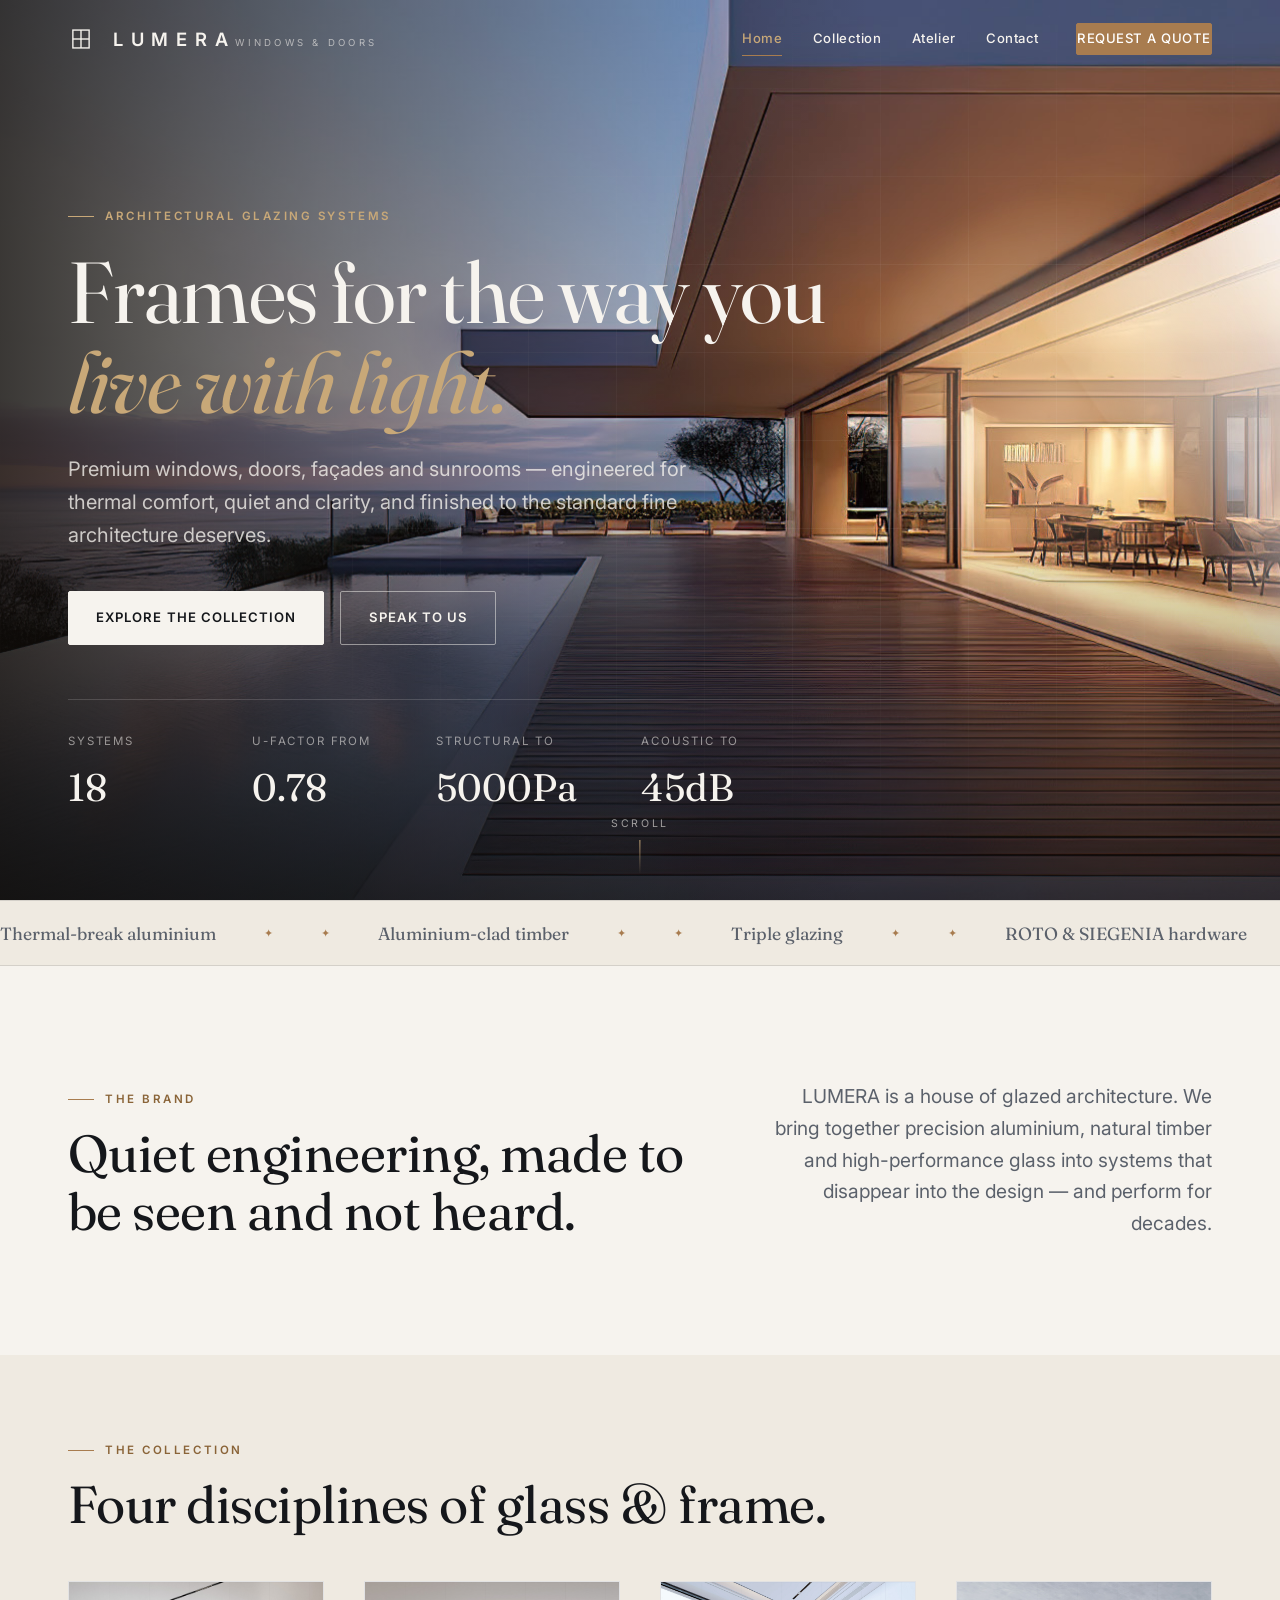
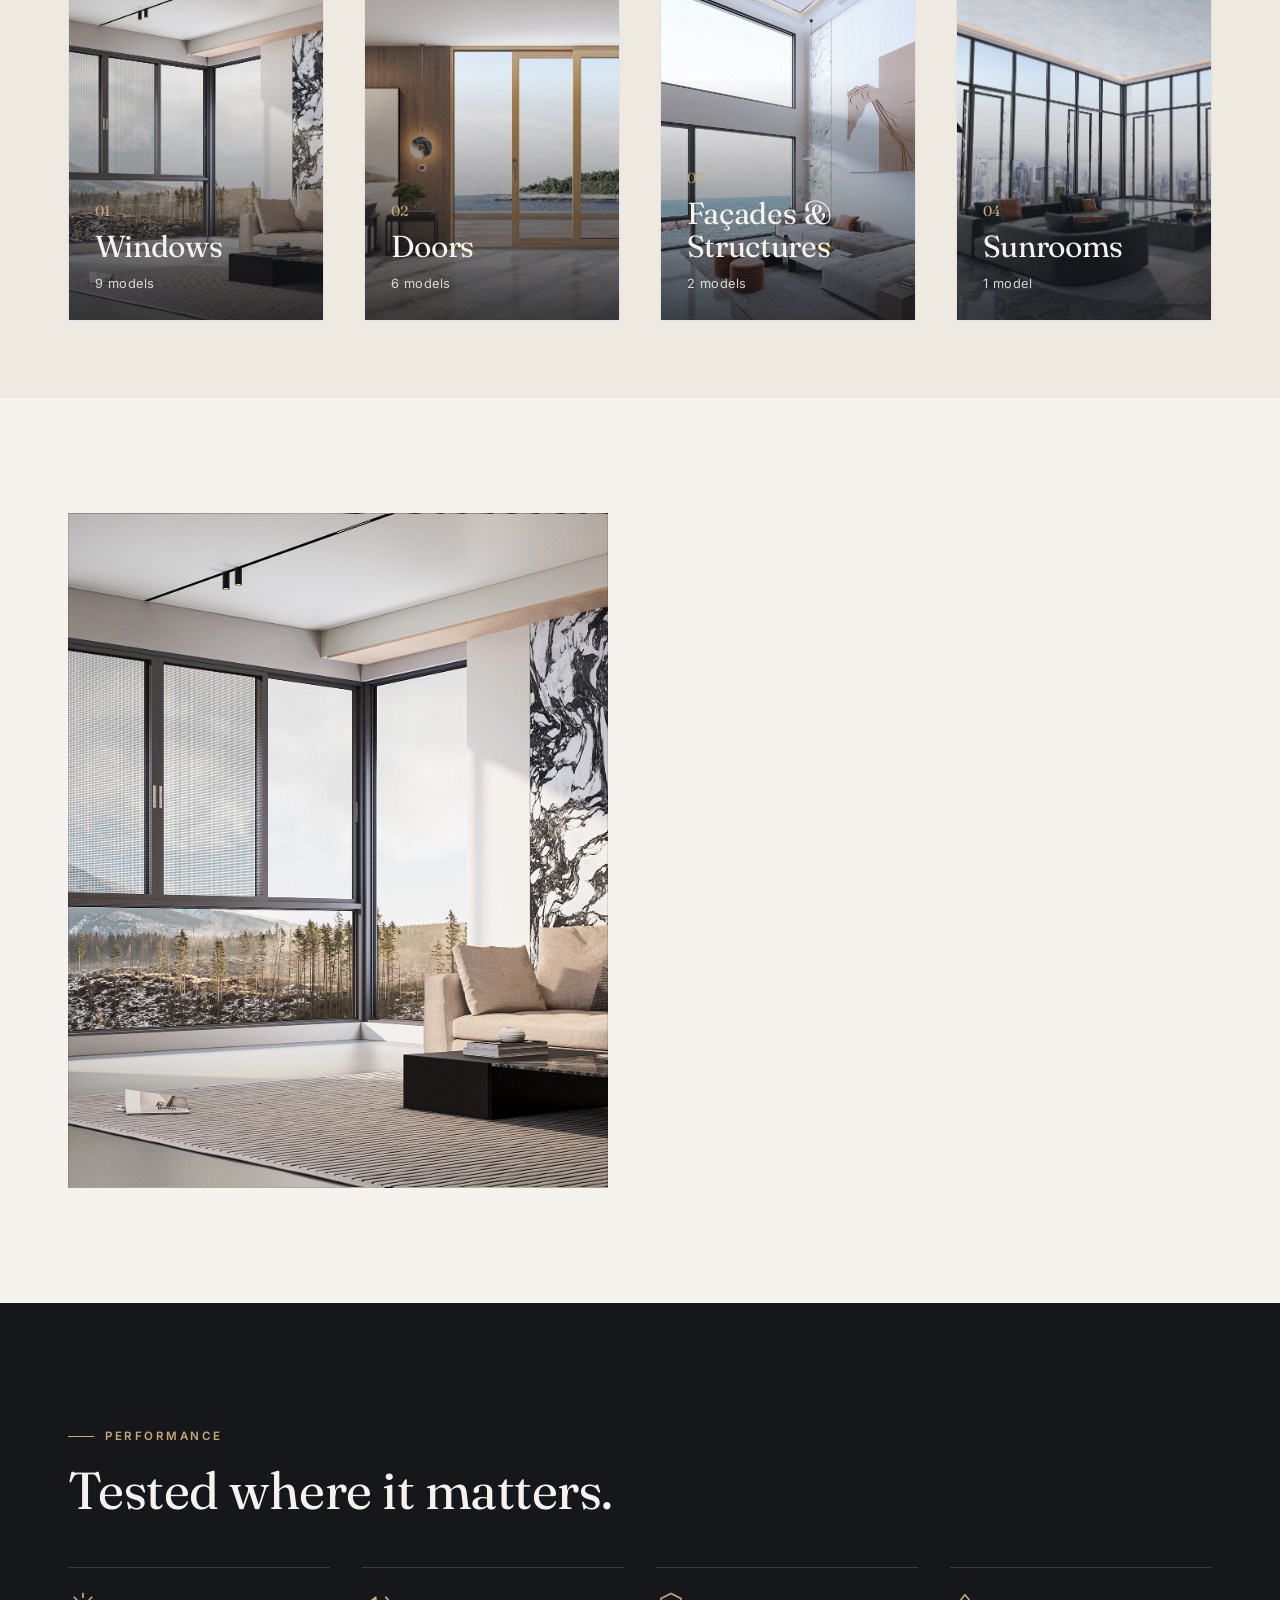
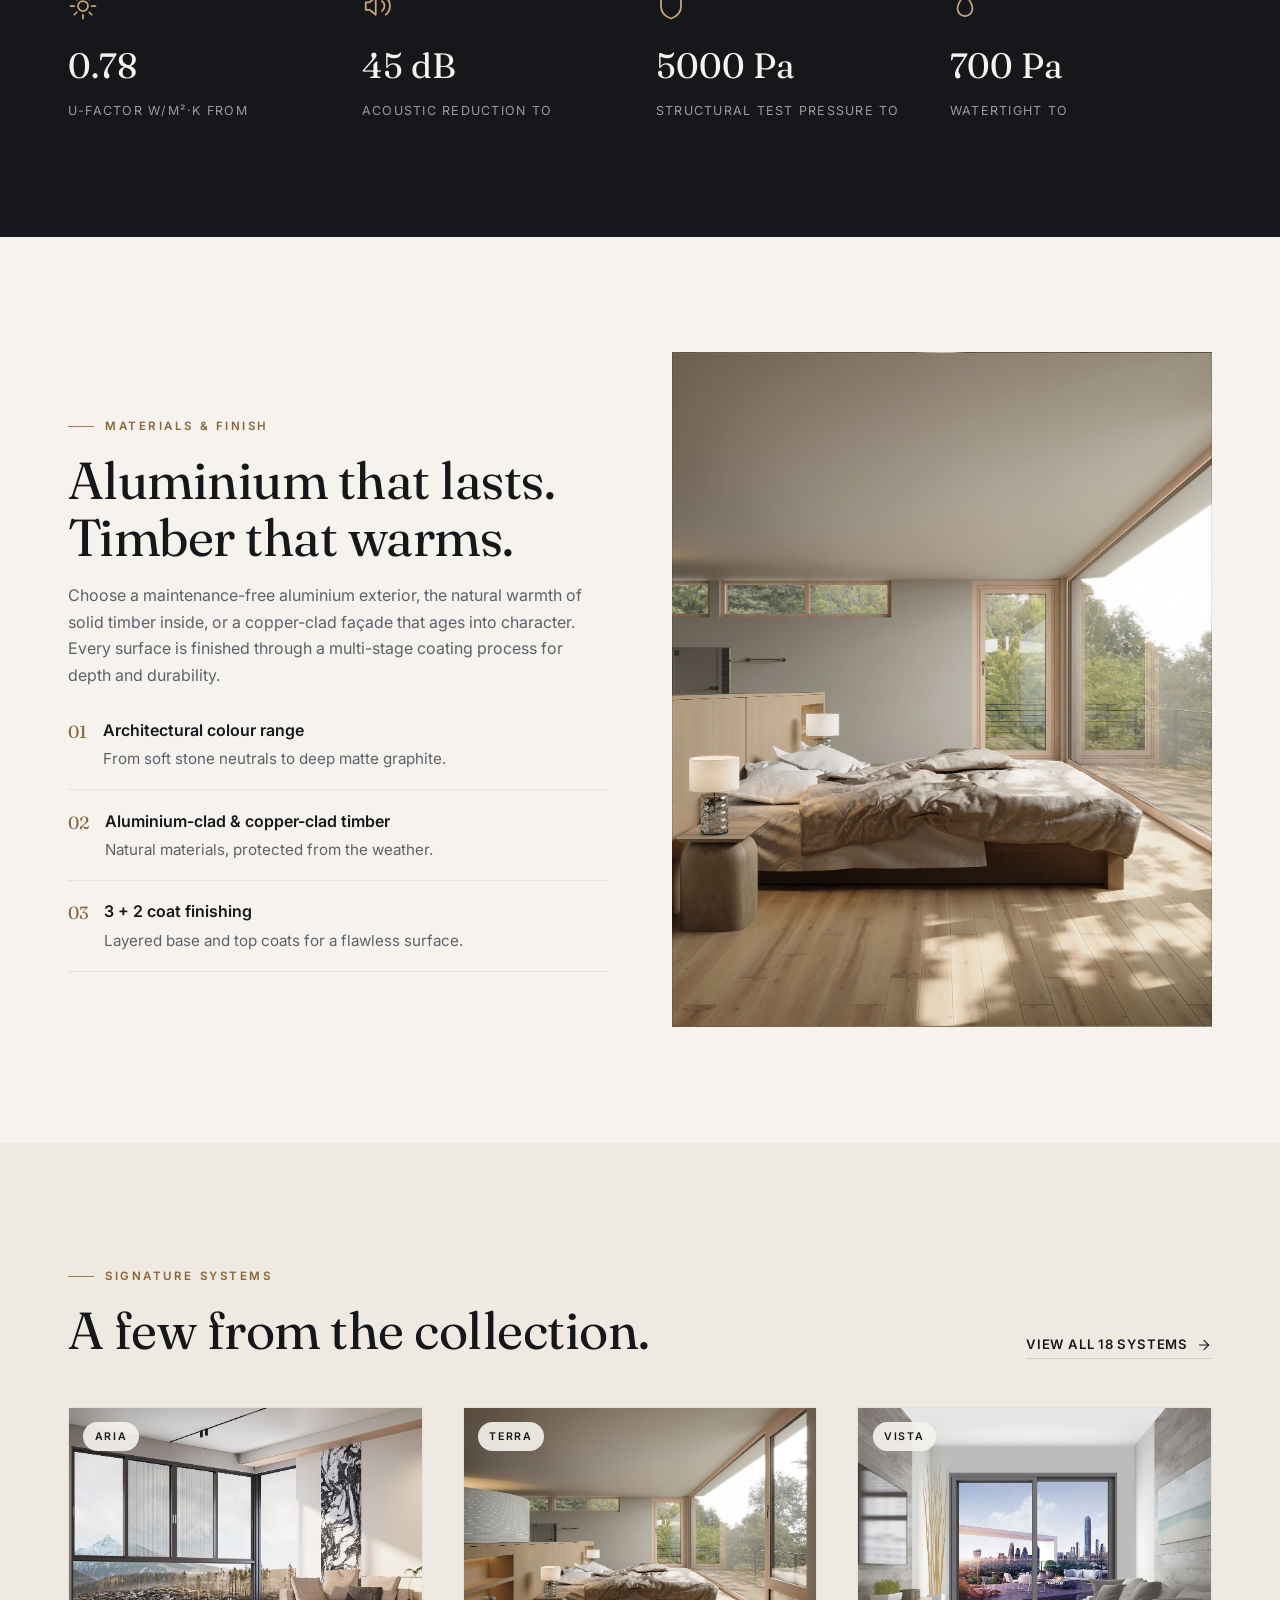
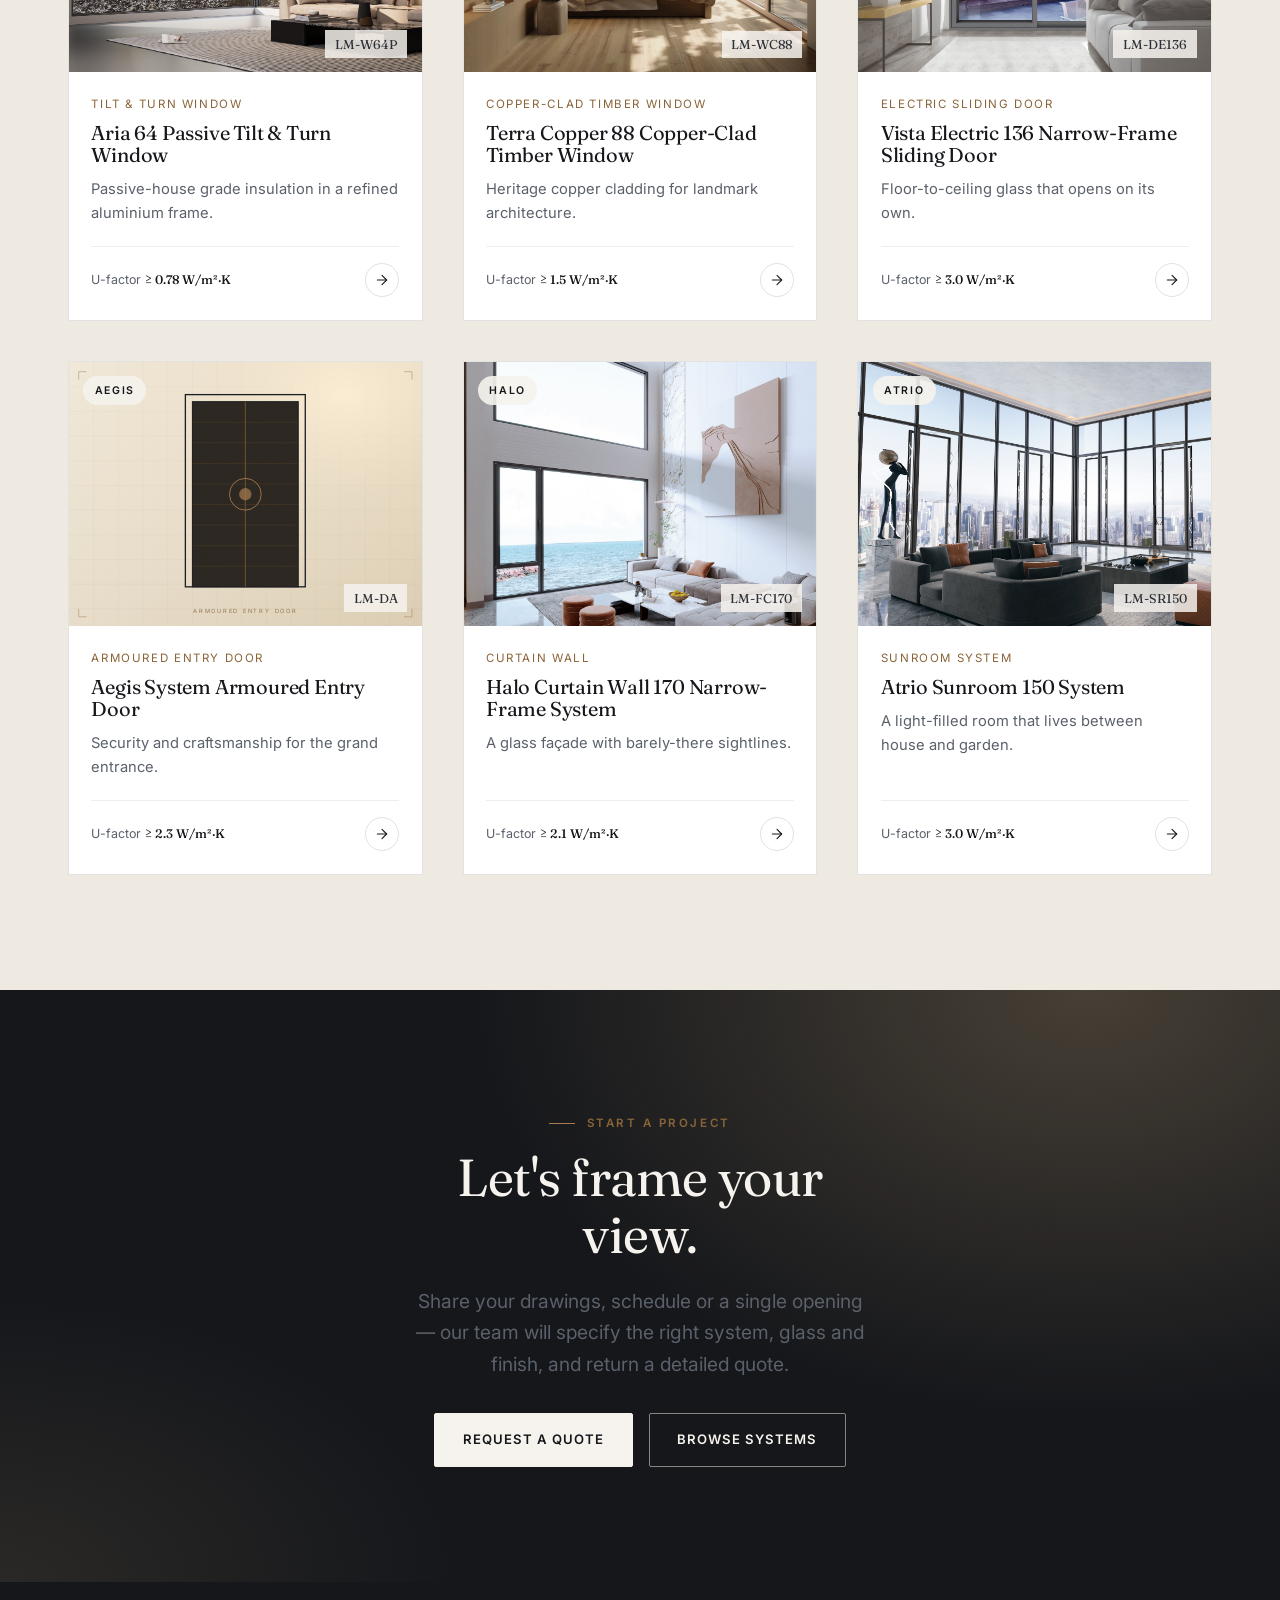
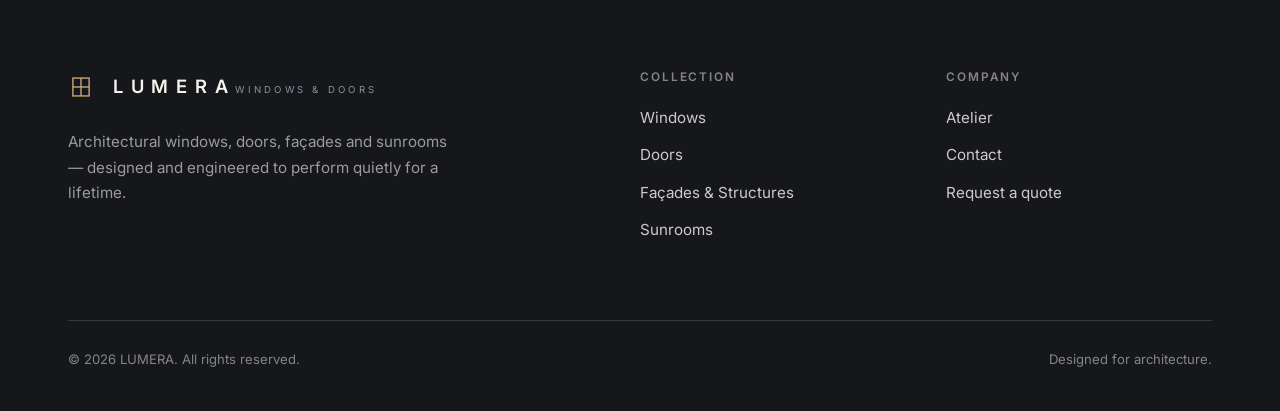
==== commit 89055e4f: "Add real product photography, correlated per product Extracted the genuine product renders from the " ====
--- a/index.html
+++ b/index.html
@@ -91,25 +91,25 @@
         </div>
         <div class="grid cat-grid" style="margin-top:3rem">
           <a class="cat-card reveal" href="products.html?category=windows">
-            <div class="cat-card__art art--windows"><div class="cat-card__lines"></div></div>
+            <div class="cat-card__art art--windows" data-photo="windows"><div class="cat-card__lines"></div></div>
             <span class="cat-card__index">01</span>
             <h3 class="cat-card__title">Windows</h3>
             <span class="cat-card__count" data-cat-count="windows"></span>
           </a>
           <a class="cat-card reveal" href="products.html?category=doors">
-            <div class="cat-card__art art--doors"><div class="cat-card__lines"></div></div>
+            <div class="cat-card__art art--doors" data-photo="doors"><div class="cat-card__lines"></div></div>
             <span class="cat-card__index">02</span>
             <h3 class="cat-card__title">Doors</h3>
             <span class="cat-card__count" data-cat-count="doors"></span>
           </a>
           <a class="cat-card reveal" href="products.html?category=facades">
-            <div class="cat-card__art art--facades"><div class="cat-card__lines"></div></div>
+            <div class="cat-card__art art--facades" data-photo="facades"><div class="cat-card__lines"></div></div>
             <span class="cat-card__index">03</span>
             <h3 class="cat-card__title">Façades &amp; Structures</h3>
             <span class="cat-card__count" data-cat-count="facades"></span>
           </a>
           <a class="cat-card reveal" href="products.html?category=sunrooms">
-            <div class="cat-card__art art--sunrooms"><div class="cat-card__lines"></div></div>
+            <div class="cat-card__art art--sunrooms" data-photo="sunrooms"><div class="cat-card__lines"></div></div>
             <span class="cat-card__index">04</span>
             <h3 class="cat-card__title">Sunrooms</h3>
             <span class="cat-card__count" data-cat-count="sunrooms"></span>
@@ -122,7 +122,7 @@
     <section class="section">
       <div class="container">
         <div class="split">
-          <div class="split__media reveal" data-profile-art></div>
+          <div class="split__media reveal" data-photo="windows"></div>
           <div class="reveal">
             <span class="eyebrow">Engineering</span>
             <h2>Warmth held inside a hairline frame.</h2>
@@ -173,7 +173,7 @@
     <section class="section">
       <div class="container">
         <div class="split split--reverse">
-          <div class="split__media reveal" data-scene="Aluminium-Clad Timber Window" data-scene-label="Aluminium-clad timber"></div>
+          <div class="split__media reveal" data-photo="timber"></div>
           <div class="reveal">
             <span class="eyebrow">Materials &amp; finish</span>
             <h2>Aluminium that lasts. Timber that warms.</h2>
@@ -259,6 +259,7 @@
 
   <script src="assets/js/products.js"></script>
   <script src="assets/js/art.js"></script>
+  <script src="assets/js/photos.js"></script>
   <script src="assets/js/main.js"></script>
 </body>
 </html>
--- a/assets/css/styles.css
+++ b/assets/css/styles.css
@@ -283,6 +283,15 @@
   background: radial-gradient(closest-side, rgba(255, 234, 200, 0.5), transparent 72%);
   filter: blur(8px);
 }
+.hero__photo { position: absolute; inset: 0; width: 100%; height: 100%; object-fit: cover; }
+[data-photo].has-photo { background-size: cover; background-position: center; }
+/* darken photo-backed category cards so the label stays readable */
+.cat-card__art.has-photo::after { background: linear-gradient(180deg, rgba(21,23,27,0) 28%, rgba(21,23,27,0.78) 100%); }
+.cat-card__art.has-photo .cat-card__lines { opacity: 0.18; }
+.cat-card:has(.cat-card__art.has-photo) .cat-card__title { color: var(--bone); }
+.cat-card:has(.cat-card__art.has-photo) .cat-card__index { color: var(--bronze-soft); }
+.cat-card:has(.cat-card__art.has-photo) .cat-card__count { color: rgba(246,243,238,0.85); }
+
 .hero__scrim {
   position: absolute;
   inset: 0;
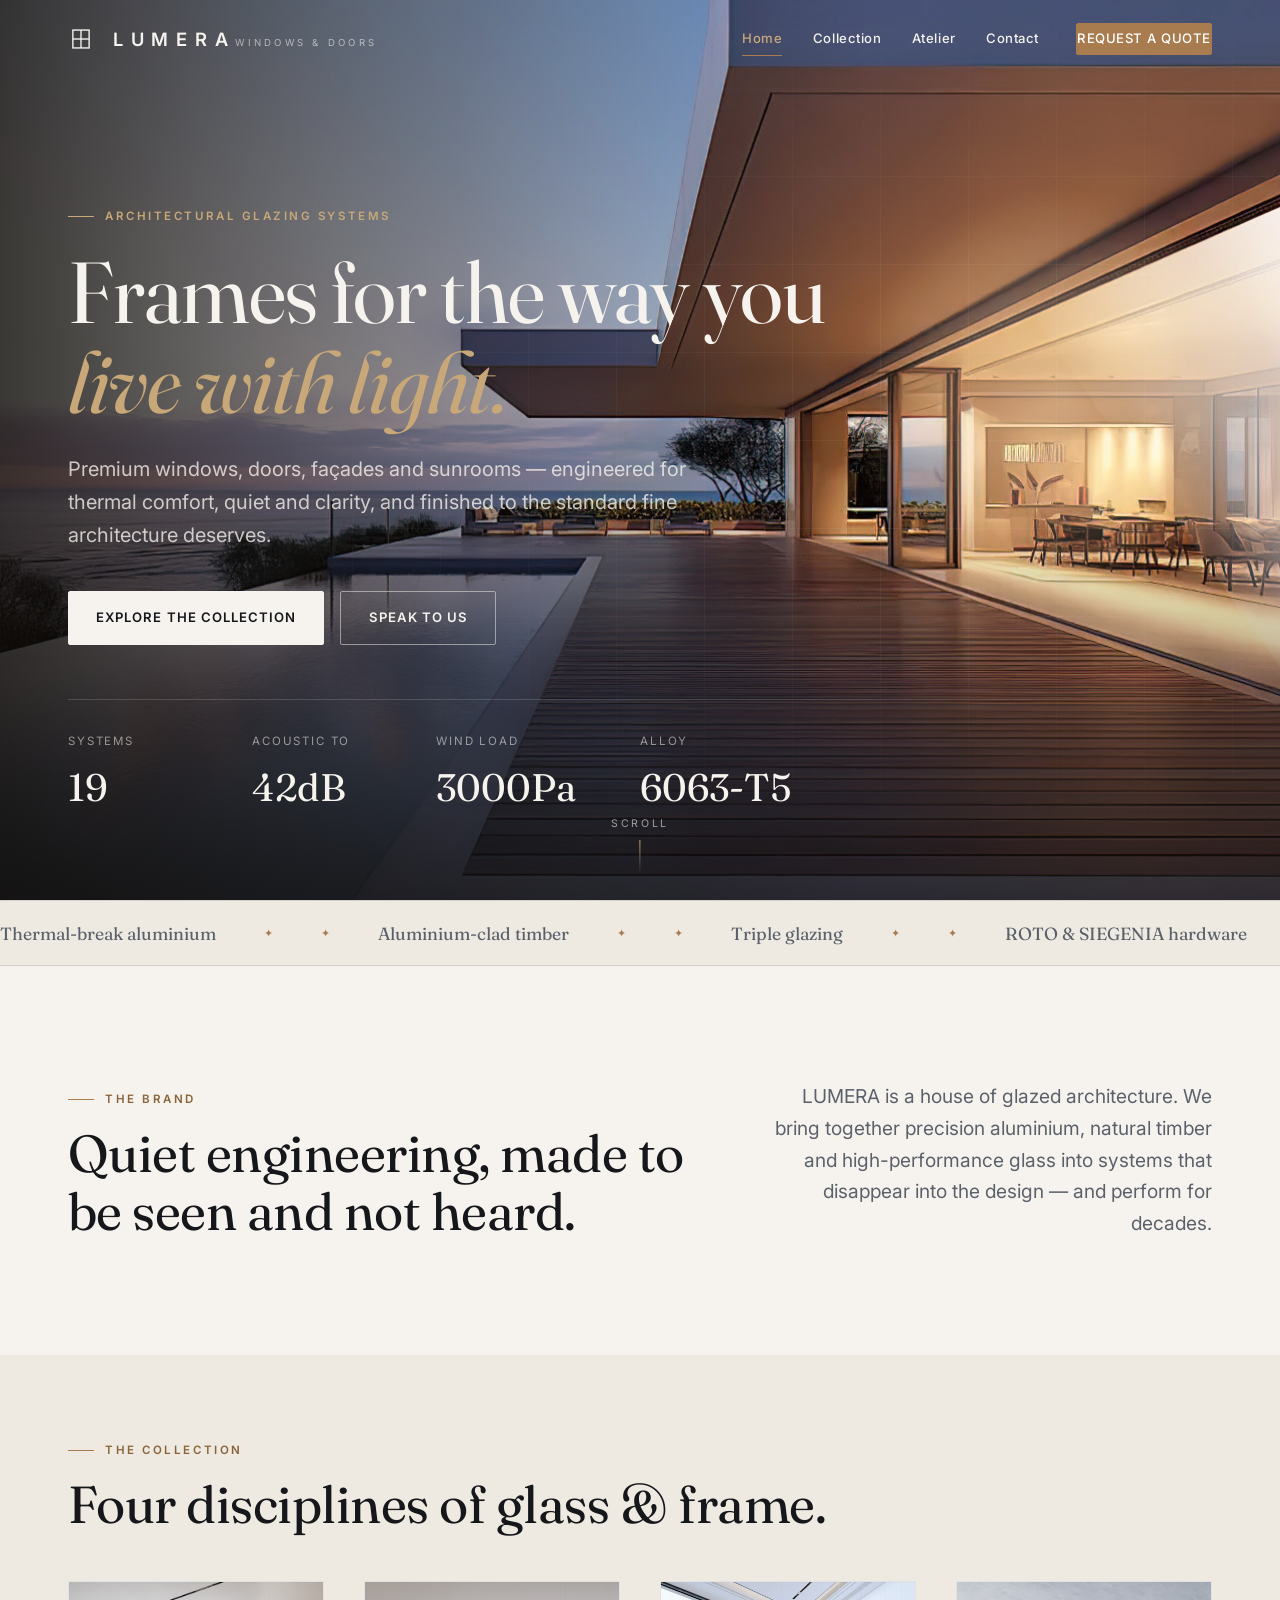
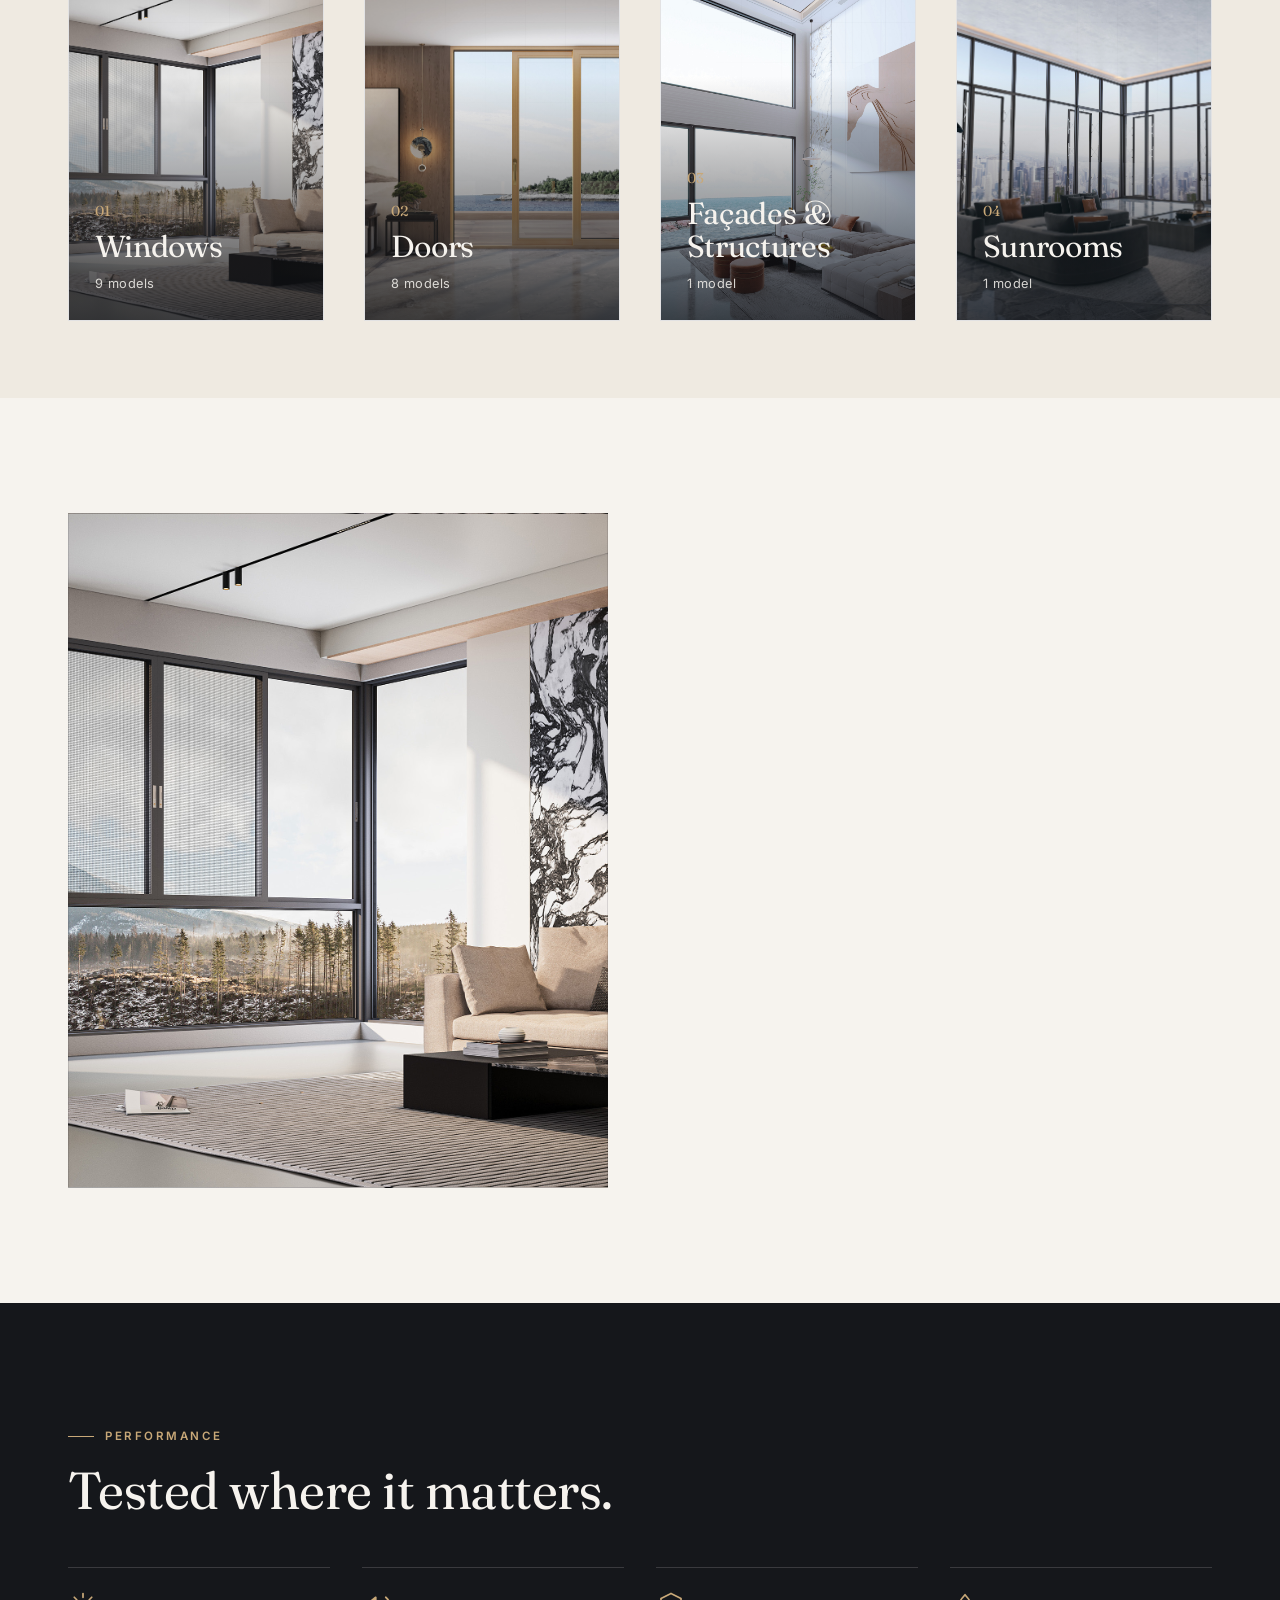
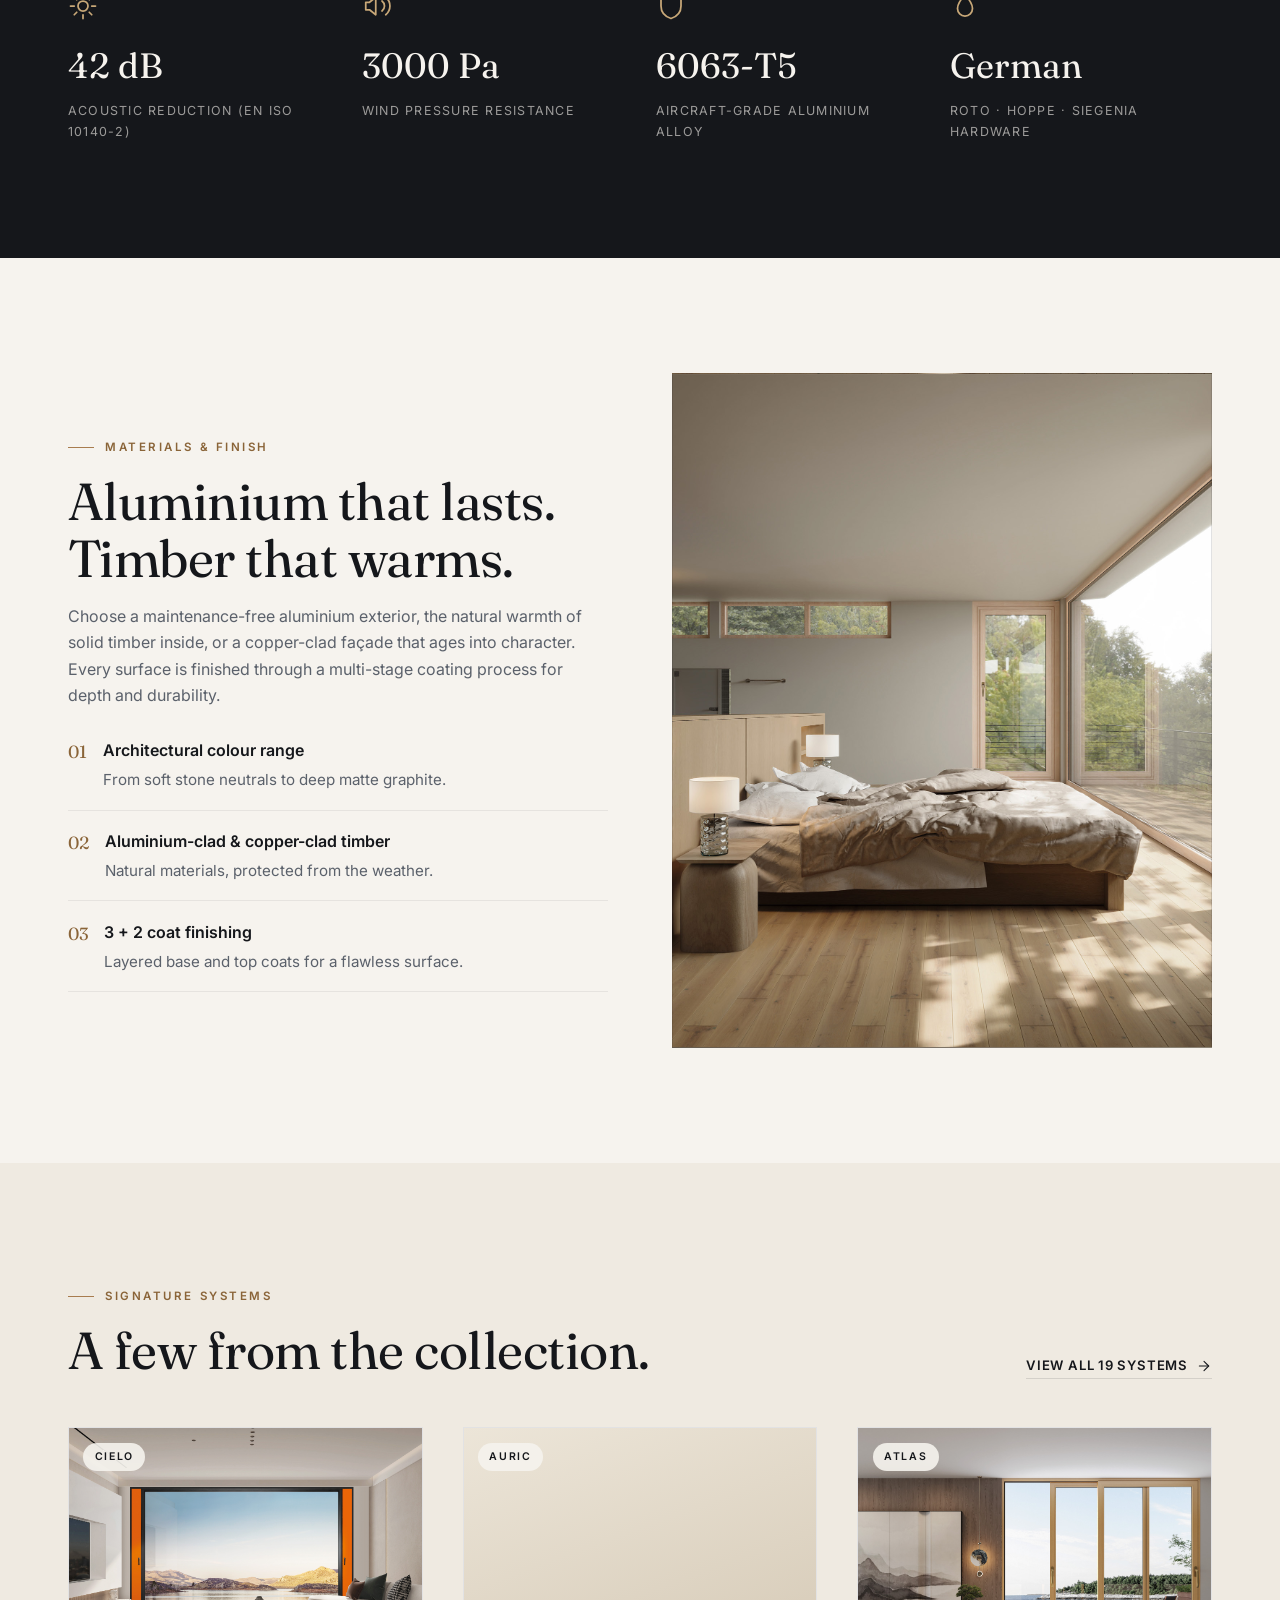
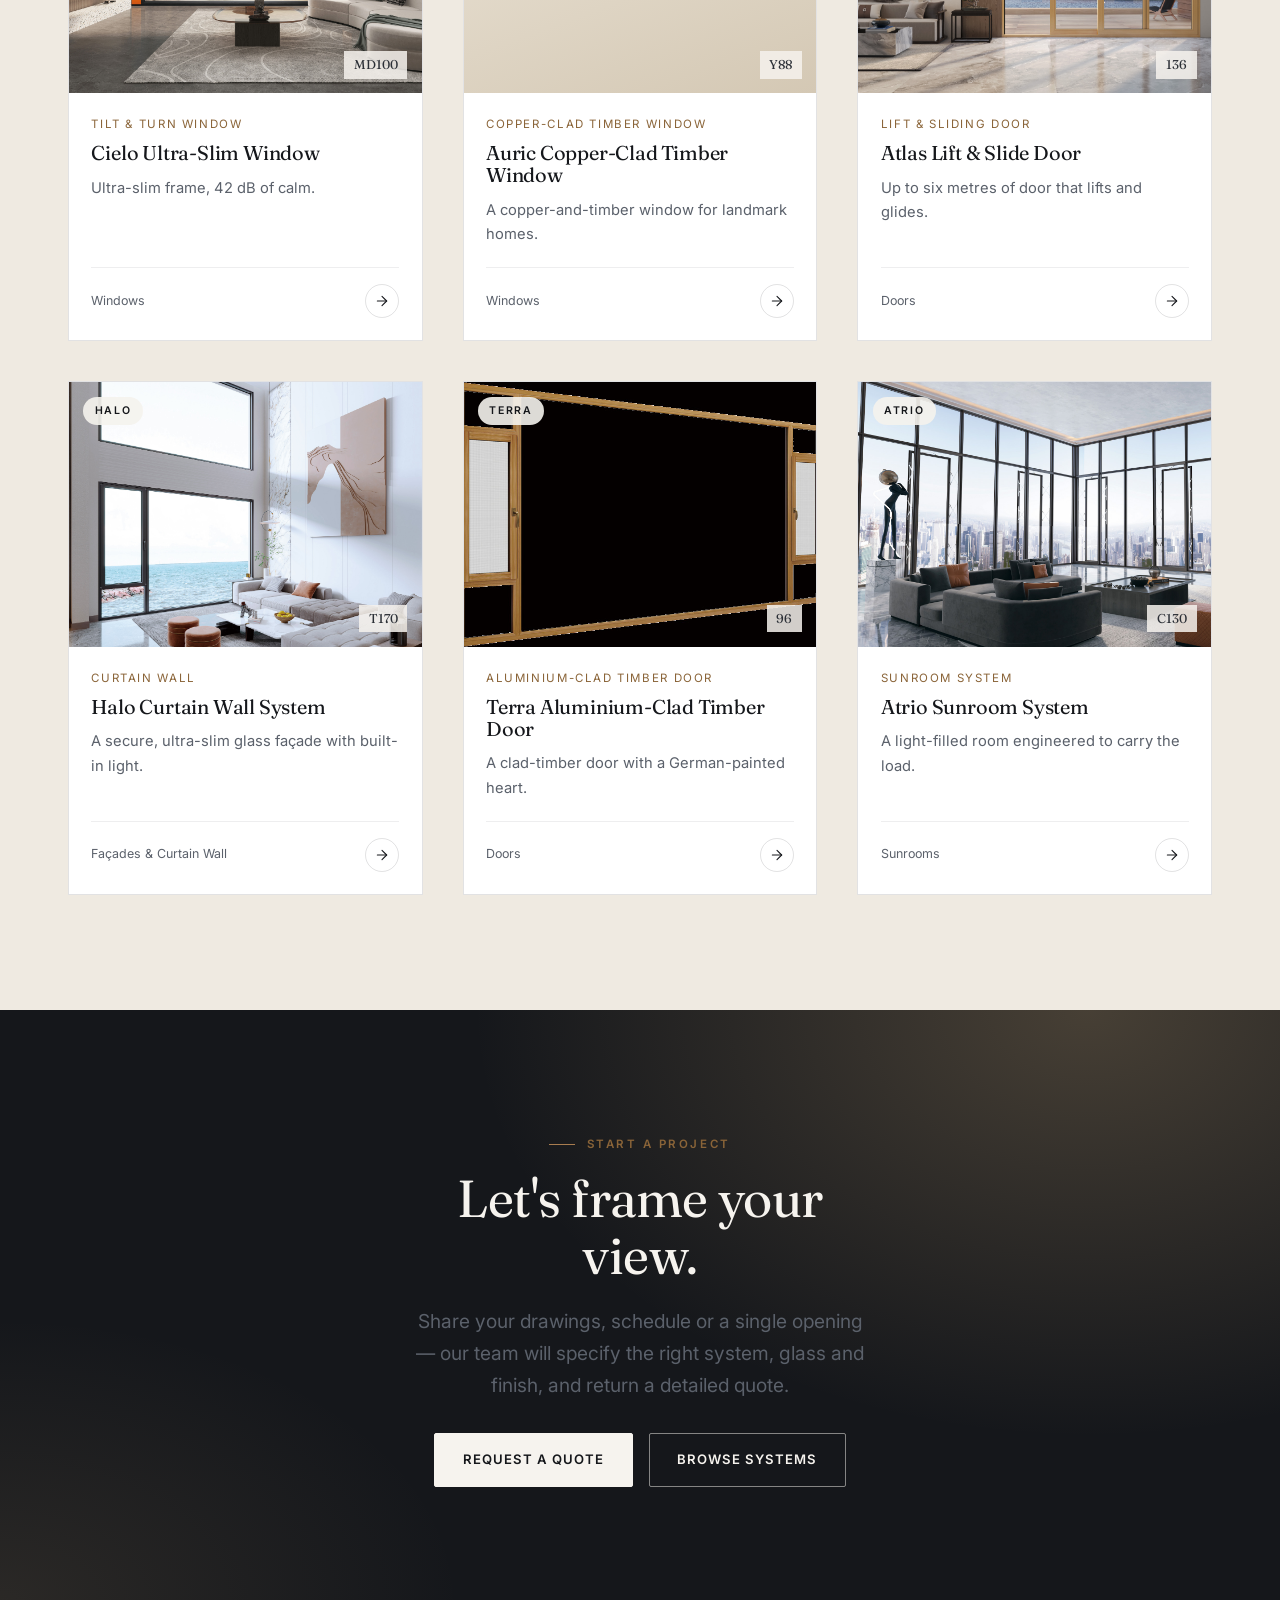
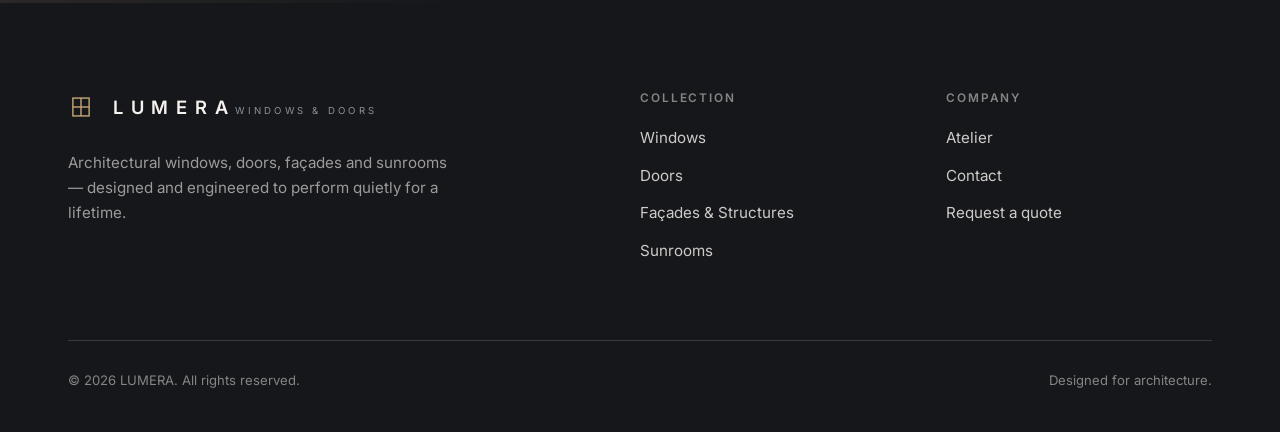
==== commit 37f84792: "Rework catalogue from source PDF: real products, full specs, sizes, cut sections - Replace the 18-pr" ====
--- a/index.html
+++ b/index.html
@@ -46,10 +46,10 @@
           <a class="btn btn--ghost" style="border-color:rgba(246,243,238,.5);color:var(--bone)" href="contact.html">Speak to us</a>
         </div>
         <dl class="hero__meta">
-          <div><dt>Systems</dt><dd>18</dd></div>
-          <div><dt>U-factor from</dt><dd>0.78</dd></div>
-          <div><dt>Structural to</dt><dd>5000Pa</dd></div>
-          <div><dt>Acoustic to</dt><dd>45dB</dd></div>
+          <div><dt>Systems</dt><dd>19</dd></div>
+          <div><dt>Acoustic to</dt><dd>42dB</dd></div>
+          <div><dt>Wind load</dt><dd>3000Pa</dd></div>
+          <div><dt>Alloy</dt><dd>6063-T5</dd></div>
         </dl>
       </div>
       <div class="scroll-cue">Scroll<span></span></div>
@@ -147,23 +147,23 @@
         <div class="specband" style="margin-top:3rem">
           <div class="specband__item reveal">
             <svg class="specband__icon" viewBox="0 0 24 24" fill="none" stroke="currentColor" stroke-width="1.4" stroke-linecap="round" stroke-linejoin="round"><circle cx="12" cy="12" r="4"/><path d="M12 2v3M12 19v3M2 12h3M19 12h3M5 5l2 2M17 17l2 2M19 5l-2 2M7 17l-2 2"/></svg>
-            <div class="specband__val">0.78</div>
-            <div class="specband__label">U-factor W/m²·K from</div>
+            <div class="specband__val">42 dB</div>
+            <div class="specband__label">Acoustic reduction (EN ISO 10140-2)</div>
           </div>
           <div class="specband__item reveal">
             <svg class="specband__icon" viewBox="0 0 24 24" fill="none" stroke="currentColor" stroke-width="1.4" stroke-linecap="round" stroke-linejoin="round"><path d="M11 5 6 9H3v6h3l5 4z"/><path d="M16 8a5 5 0 0 1 0 8"/><path d="M19 5a9 9 0 0 1 0 14"/></svg>
-            <div class="specband__val">45 dB</div>
-            <div class="specband__label">Acoustic reduction to</div>
+            <div class="specband__val">3000 Pa</div>
+            <div class="specband__label">Wind pressure resistance</div>
           </div>
           <div class="specband__item reveal">
             <svg class="specband__icon" viewBox="0 0 24 24" fill="none" stroke="currentColor" stroke-width="1.4" stroke-linecap="round" stroke-linejoin="round"><path d="M12 2 4 6v6c0 5 3.4 8.5 8 10 4.6-1.5 8-5 8-10V6z"/></svg>
-            <div class="specband__val">5000 Pa</div>
-            <div class="specband__label">Structural test pressure to</div>
+            <div class="specband__val">6063-T5</div>
+            <div class="specband__label">Aircraft-grade aluminium alloy</div>
           </div>
           <div class="specband__item reveal">
             <svg class="specband__icon" viewBox="0 0 24 24" fill="none" stroke="currentColor" stroke-width="1.4" stroke-linecap="round" stroke-linejoin="round"><path d="M12 3s6 6.5 6 11a6 6 0 0 1-12 0c0-4.5 6-11 6-11z"/></svg>
-            <div class="specband__val">700 Pa</div>
-            <div class="specband__label">Watertight to</div>
+            <div class="specband__val">German</div>
+            <div class="specband__label">ROTO · HOPPE · SIEGENIA hardware</div>
           </div>
         </div>
       </div>
@@ -197,12 +197,12 @@
             <h2>A few from the collection.</h2>
           </div>
           <div class="section-head__aside reveal">
-            <a class="textlink" href="products.html">View all 18 systems
+            <a class="textlink" href="products.html">View all 19 systems
               <svg viewBox="0 0 24 24" fill="none" stroke="currentColor" stroke-width="1.6" stroke-linecap="round" stroke-linejoin="round"><line x1="5" y1="12" x2="19" y2="12"/><polyline points="12 5 19 12 12 19"/></svg>
             </a>
           </div>
         </div>
-        <div class="grid product-grid" data-featured="aria-64-passive,terra-copper-88,vista-electric-136,aegis-system-door,halo-curtain-wall-170,atrio-sunroom-150"></div>
+        <div class="grid product-grid" data-featured="cielo-md100,auric-y88,atlas-136,halo-t170,terra-96,atrio-c130"></div>
       </div>
     </section>
 
--- a/assets/css/styles.css
+++ b/assets/css/styles.css
@@ -285,6 +285,21 @@
 }
 .hero__photo { position: absolute; inset: 0; width: 100%; height: 100%; object-fit: cover; }
 [data-photo].has-photo { background-size: cover; background-position: center; }
+/* all framed media fills its box + premium slow zoom on hover */
+.pcard__media img, .detail__media img, .split__media img { width: 100%; height: 100%; object-fit: cover; }
+.pcard__media img { transition: transform 0.9s var(--ease); }
+.pcard:hover .pcard__media img { transform: scale(1.05); }
+.detail__media img { transition: transform 1.2s var(--ease); }
+.detail__media:hover img { transform: scale(1.03); }
+/* collection page cinematic banner */
+.collection-hero { position: relative; padding-top: 150px; padding-bottom: clamp(3rem, 6vw, 5rem); color: var(--bone); overflow: hidden; background: var(--ink); }
+.collection-hero.has-photo { background-size: cover; background-position: center; }
+.collection-hero__overlay { position: absolute; inset: 0; background: linear-gradient(180deg, rgba(15,12,9,0.84) 0%, rgba(15,12,9,0.5) 55%, rgba(15,12,9,0.8) 100%); }
+.collection-hero__inner { position: relative; z-index: 1; }
+.collection-hero .eyebrow { color: var(--bronze-soft); }
+.collection-hero .eyebrow::before { background: var(--bronze-soft); }
+.collection-hero h1 { font-family: var(--serif); font-weight: 400; font-size: clamp(2.2rem, 5vw, 3.6rem); margin-top: 1rem; max-width: 18ch; line-height: 1.06; }
+.collection-hero p { color: rgba(246,243,238,0.82); max-width: 56ch; margin-top: 1.1rem; }
 /* darken photo-backed category cards so the label stays readable */
 .cat-card__art.has-photo::after { background: linear-gradient(180deg, rgba(21,23,27,0) 28%, rgba(21,23,27,0.78) 100%); }
 .cat-card__art.has-photo .cat-card__lines { opacity: 0.18; }
@@ -572,6 +587,37 @@
 
 .detail__cols { display: grid; gap: clamp(2rem, 5vw, 3.5rem); margin-top: clamp(3rem, 6vw, 5rem); }
 @media (min-width: 880px) { .detail__cols { grid-template-columns: 1fr 1fr; } }
+
+/* product detail — main column + sticky data side panel */
+.detail__layout { display: grid; gap: clamp(2rem, 4vw, 3.25rem); margin-top: 2rem; align-items: start; }
+@media (min-width: 1000px) { .detail__layout { grid-template-columns: 1.5fr 1fr; } }
+.detail__main { min-width: 0; }
+.detail__main .detail__media { position: relative; top: auto; }
+.detail__body { margin-top: clamp(1.6rem, 3vw, 2.4rem); }
+.detail__panel {
+  position: sticky; top: 96px;
+  background: var(--white);
+  border: 1px solid var(--line);
+  padding: clamp(1.4rem, 2.2vw, 2rem);
+  box-shadow: var(--shadow);
+}
+@media (max-width: 999px) { .detail__panel { position: relative; top: 0; } }
+.panel__head { padding-bottom: 1.2rem; border-bottom: 1px solid var(--line); }
+.panel__name { font-family: var(--serif); font-weight: 400; font-size: 1.45rem; line-height: 1.14; margin-top: 0.7rem; }
+.panel__code { display: inline-block; margin-top: 0.5rem; font-family: var(--serif); font-size: 0.85rem; color: var(--ink-soft); }
+.panel__group { padding-block: 1.25rem; border-bottom: 1px solid var(--line-soft); }
+.panel__group:last-of-type { border-bottom: 0; padding-bottom: 0.25rem; }
+.panel__group h4 { font-family: var(--sans); font-size: 0.7rem; letter-spacing: 0.16em; text-transform: uppercase; color: var(--ink-faint); font-weight: 600; margin-bottom: 0.6rem; }
+.panel__group dl { margin: 0; }
+.panel__row { display: grid; grid-template-columns: 1fr auto; gap: 1rem; padding: 0.5rem 0; border-bottom: 1px solid var(--line-soft); align-items: baseline; }
+.panel__row:last-child { border-bottom: 0; }
+.panel__row dt { color: var(--ink-soft); font-size: 0.88rem; }
+.panel__row dd { font-weight: 500; font-size: 0.9rem; text-align: right; }
+.panel__cta { margin-top: 1.5rem; }
+.panel__cta .btn { width: 100%; justify-content: center; }
+.detail__panel .chips { margin-top: 0; }
+.panel__cut { background: linear-gradient(160deg, #f2efe9, #e4ded2); border: 1px solid var(--line); display: grid; place-items: center; padding: 1rem; }
+.panel__cut img { width: auto; max-width: 100%; max-height: 340px; object-fit: contain; display: block; }
 
 /* ==========================================================================
    CTA band
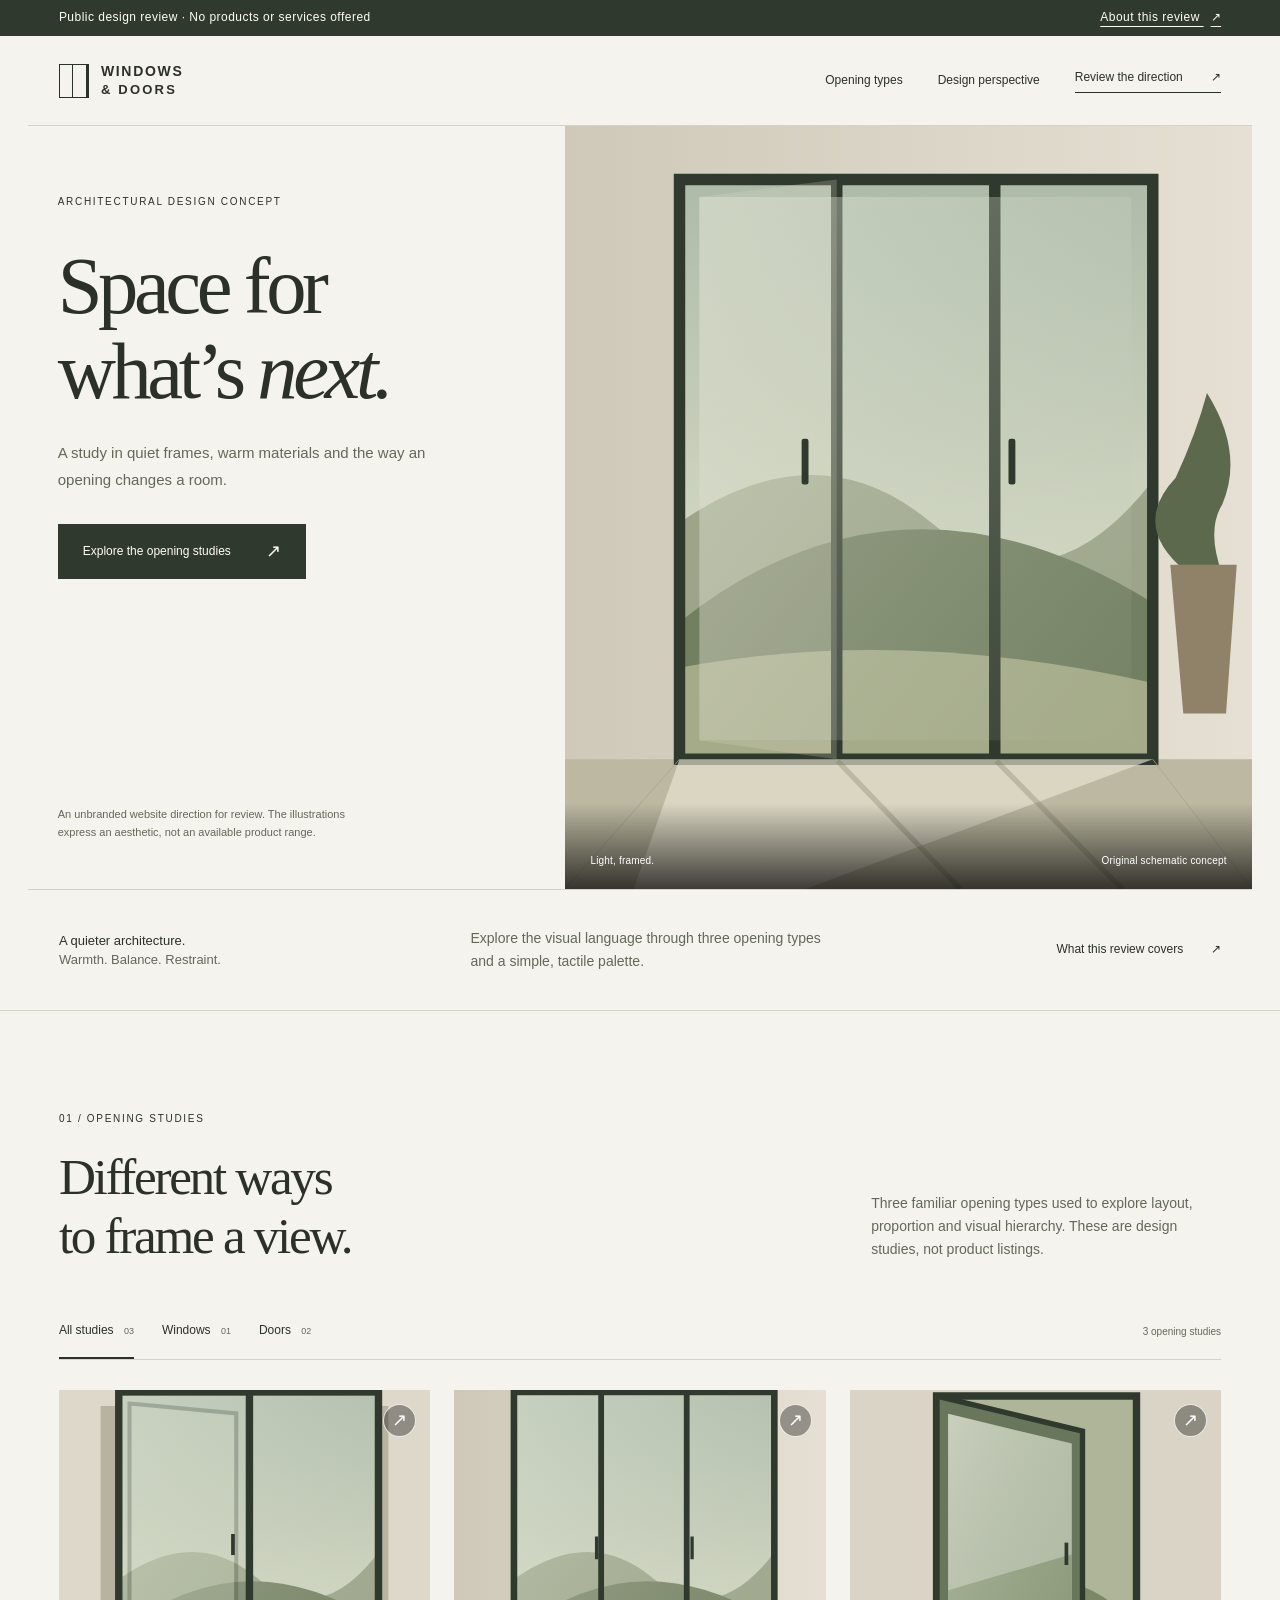
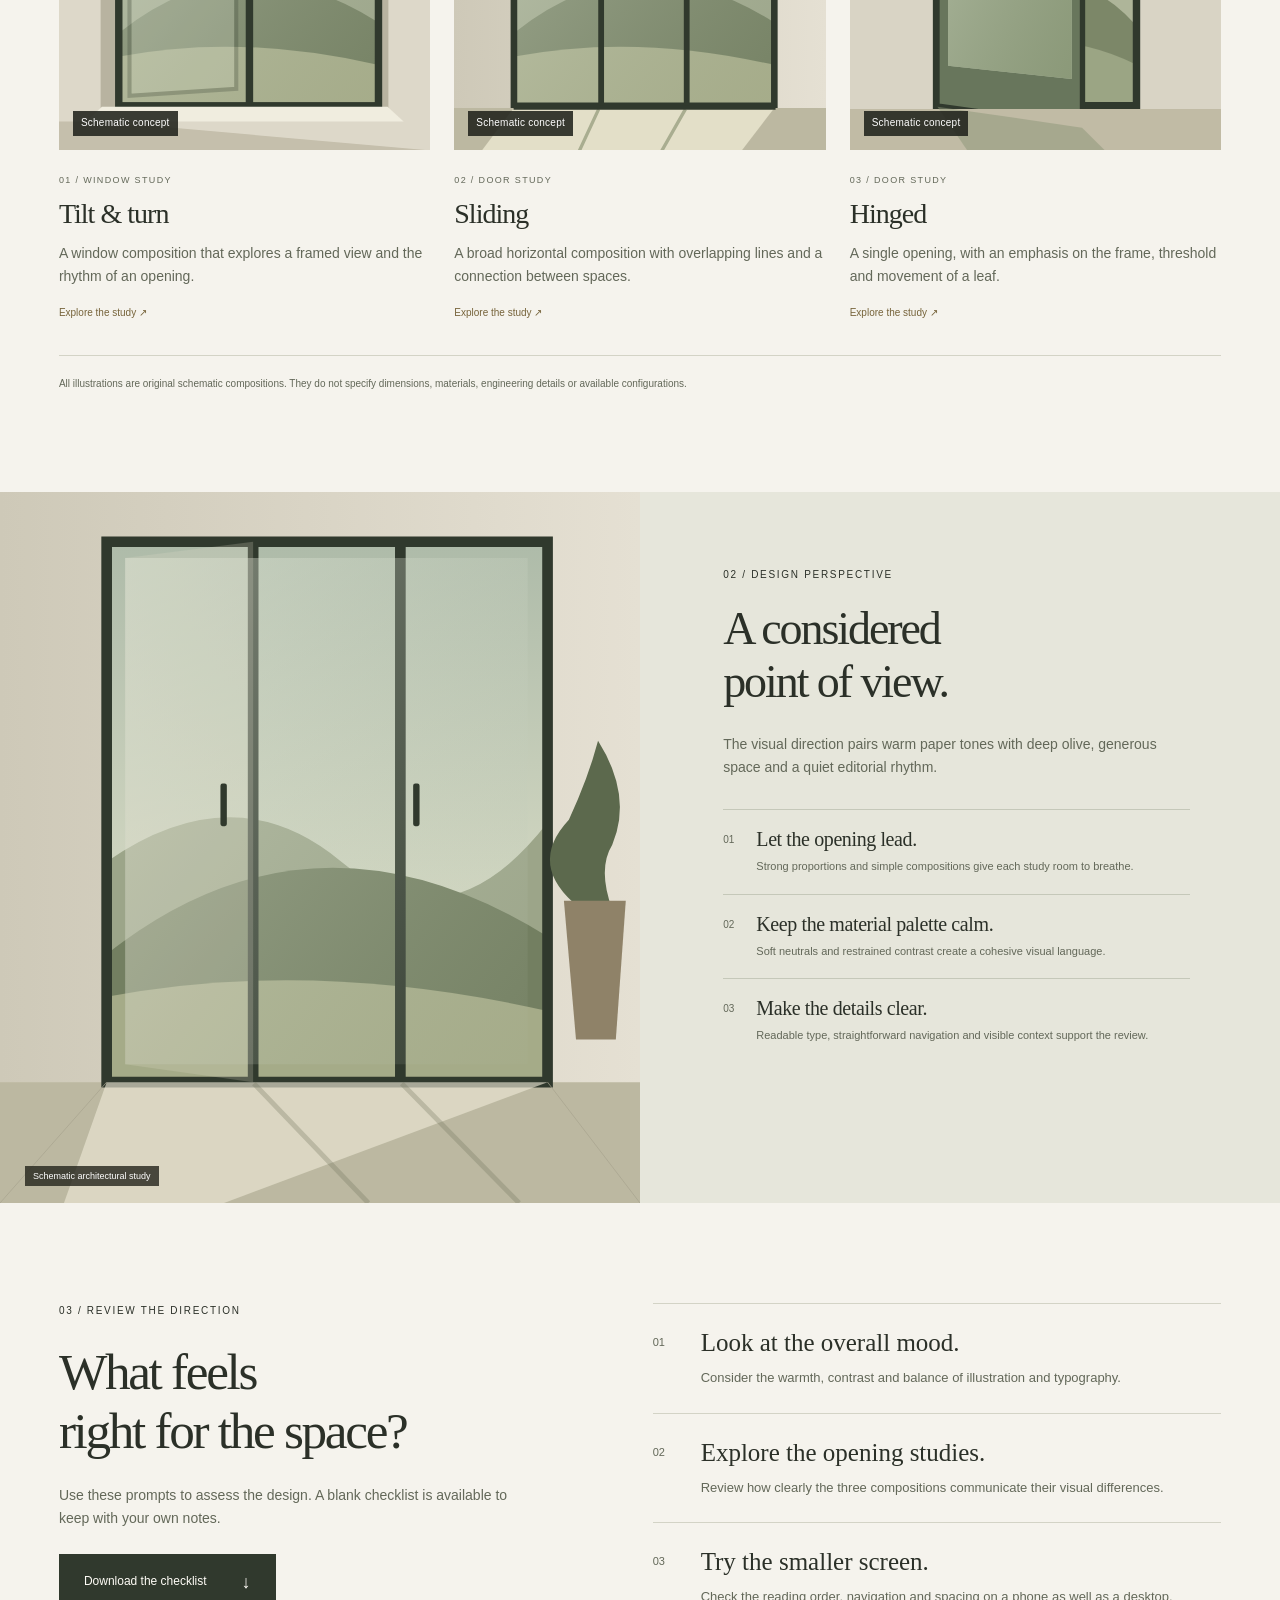
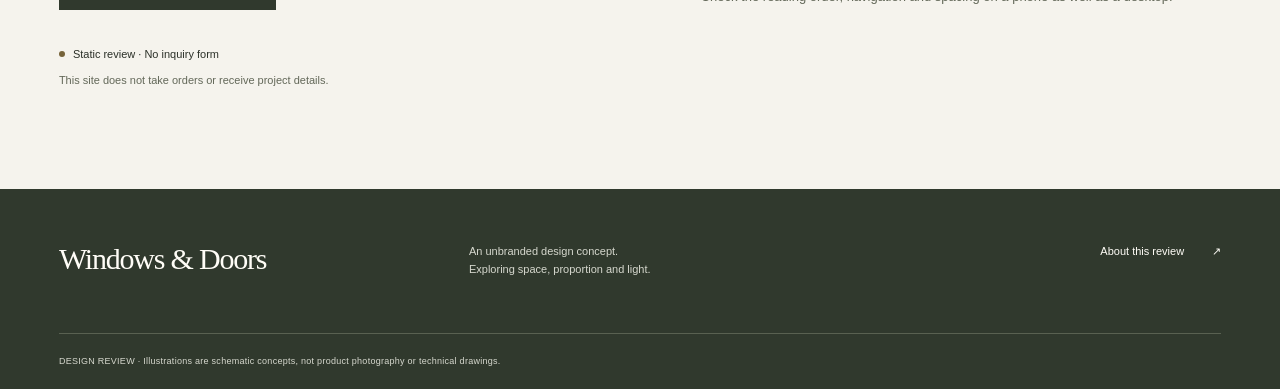
==== commit 6c9b666a: "Publish unbranded architectural design review" ====
--- a/index.html
+++ b/index.html
@@ -1,265 +1 @@
-<!DOCTYPE html>
-<html lang="en">
-<head>
-  <meta charset="UTF-8" />
-  <meta name="viewport" content="width=device-width, initial-scale=1.0" />
-  <title>LUMERA — Architectural Windows &amp; Doors</title>
-  <meta name="description" content="LUMERA designs and engineers premium aluminium, timber-clad and glazed systems — windows, doors, façades and sunrooms for refined architecture." />
-  <link rel="icon" type="image/svg+xml" href="assets/img/favicon.svg" />
-  <link rel="preconnect" href="https://fonts.googleapis.com" />
-  <link rel="preconnect" href="https://fonts.gstatic.com" crossorigin />
-  <link rel="stylesheet" href="assets/css/styles.css" />
-</head>
-<body>
-  <!-- HEADER -->
-  <header class="site-header is-dark">
-    <div class="container site-header__inner">
-      <a class="brand" href="index.html" aria-label="LUMERA home">
-        <svg class="brand__mark" viewBox="0 0 32 32" aria-hidden="true"><g fill="none" stroke="currentColor" stroke-width="1.7"><rect x="6" y="5" width="20" height="22"/><line x1="16" y1="5" x2="16" y2="27"/><line x1="6" y1="16" x2="26" y2="16"/></g></svg>
-        <span><span class="brand__name">LUMERA</span><span class="brand__sub">Windows &amp; Doors</span></span>
-      </a>
-      <button class="nav-toggle" aria-label="Menu" aria-expanded="false"><span></span><span></span><span></span></button>
-      <nav class="nav">
-        <a href="index.html" aria-current="page">Home</a>
-        <a href="products.html">Collection</a>
-        <a href="about.html">Atelier</a>
-        <a href="contact.html">Contact</a>
-        <a class="btn btn--bronze nav__cta" href="contact.html">Request a quote</a>
-      </nav>
-    </div>
-  </header>
-
-  <main>
-    <!-- HERO -->
-    <section class="hero">
-      <div class="hero__bg"></div>
-      <div data-hero-art style="position:absolute;inset:0;"></div>
-      <div class="hero__grid"></div>
-      <div class="hero__glow"></div>
-      <div class="hero__scrim"></div>
-      <div class="container hero__inner">
-        <span class="eyebrow hero__eyebrow">Architectural glazing systems</span>
-        <h1 class="display">Frames for the way you <em>live with light.</em></h1>
-        <p class="hero__lead">Premium windows, doors, façades and sunrooms — engineered for thermal comfort, quiet and clarity, and finished to the standard fine architecture deserves.</p>
-        <div class="hero__actions">
-          <a class="btn btn--on-dark" href="products.html">Explore the collection</a>
-          <a class="btn btn--ghost" style="border-color:rgba(246,243,238,.5);color:var(--bone)" href="contact.html">Speak to us</a>
-        </div>
-        <dl class="hero__meta">
-          <div><dt>Systems</dt><dd>19</dd></div>
-          <div><dt>Acoustic to</dt><dd>42dB</dd></div>
-          <div><dt>Wind load</dt><dd>3000Pa</dd></div>
-          <div><dt>Alloy</dt><dd>6063-T5</dd></div>
-        </dl>
-      </div>
-      <div class="scroll-cue">Scroll<span></span></div>
-    </section>
-
-    <!-- MARQUEE -->
-    <div class="strip" aria-hidden="true">
-      <div class="strip__track">
-        <span>Thermal-break aluminium<span></span></span><span>Aluminium-clad timber<span></span></span>
-        <span>Triple glazing<span></span></span><span>ROTO &amp; SIEGENIA hardware<span></span></span>
-        <span>Passive-house ready<span></span></span><span>Curtain-wall façades<span></span></span>
-        <span>Thermal-break aluminium<span></span></span><span>Aluminium-clad timber<span></span></span>
-        <span>Triple glazing<span></span></span><span>ROTO &amp; SIEGENIA hardware<span></span></span>
-        <span>Passive-house ready<span></span></span><span>Curtain-wall façades<span></span></span>
-      </div>
-    </div>
-
-    <!-- INTRO -->
-    <section class="section">
-      <div class="container">
-        <div class="section-head section-head--split">
-          <div class="reveal">
-            <span class="eyebrow">The brand</span>
-            <h2>Quiet engineering, made to be seen and not heard.</h2>
-          </div>
-          <div class="section-head__aside reveal">
-            <p class="lead">LUMERA is a house of glazed architecture. We bring together precision aluminium, natural timber and high-performance glass into systems that disappear into the design — and perform for decades.</p>
-          </div>
-        </div>
-      </div>
-    </section>
-
-    <!-- COLLECTIONS -->
-    <section class="section section--bone2 section--tight">
-      <div class="container">
-        <div class="section-head reveal">
-          <span class="eyebrow">The collection</span>
-          <h2>Four disciplines of glass &amp; frame.</h2>
-        </div>
-        <div class="grid cat-grid" style="margin-top:3rem">
-          <a class="cat-card reveal" href="products.html?category=windows">
-            <div class="cat-card__art art--windows" data-photo="windows"><div class="cat-card__lines"></div></div>
-            <span class="cat-card__index">01</span>
-            <h3 class="cat-card__title">Windows</h3>
-            <span class="cat-card__count" data-cat-count="windows"></span>
-          </a>
-          <a class="cat-card reveal" href="products.html?category=doors">
-            <div class="cat-card__art art--doors" data-photo="doors"><div class="cat-card__lines"></div></div>
-            <span class="cat-card__index">02</span>
-            <h3 class="cat-card__title">Doors</h3>
-            <span class="cat-card__count" data-cat-count="doors"></span>
-          </a>
-          <a class="cat-card reveal" href="products.html?category=facades">
-            <div class="cat-card__art art--facades" data-photo="facades"><div class="cat-card__lines"></div></div>
-            <span class="cat-card__index">03</span>
-            <h3 class="cat-card__title">Façades &amp; Structures</h3>
-            <span class="cat-card__count" data-cat-count="facades"></span>
-          </a>
-          <a class="cat-card reveal" href="products.html?category=sunrooms">
-            <div class="cat-card__art art--sunrooms" data-photo="sunrooms"><div class="cat-card__lines"></div></div>
-            <span class="cat-card__index">04</span>
-            <h3 class="cat-card__title">Sunrooms</h3>
-            <span class="cat-card__count" data-cat-count="sunrooms"></span>
-          </a>
-        </div>
-      </div>
-    </section>
-
-    <!-- ENGINEERING SPLIT -->
-    <section class="section">
-      <div class="container">
-        <div class="split">
-          <div class="split__media reveal" data-photo="windows"></div>
-          <div class="reveal">
-            <span class="eyebrow">Engineering</span>
-            <h2>Warmth held inside a hairline frame.</h2>
-            <p class="muted mt-2">Every LUMERA system is built around a continuous thermal break — a polyamide barrier that stops heat escaping through the frame. The result is comfort at the glass edge, no condensation, and slim sightlines that put the view first.</p>
-            <ul class="split__list">
-              <li><span class="n">01</span><div><strong>Thermal break up to 64&nbsp;mm</strong><p>Passive-house-grade insulation across the profile.</p></div></li>
-              <li><span class="n">02</span><div><strong>Double &amp; triple glazing</strong><p>Argon-filled units tuned for heat, glare and noise.</p></div></li>
-              <li><span class="n">03</span><div><strong>European hardware</strong><p>ROTO, HOPPE and SIEGENIA for a lifetime of smooth action.</p></div></li>
-            </ul>
-          </div>
-        </div>
-      </div>
-    </section>
-
-    <!-- PERFORMANCE BAND -->
-    <section class="section section--dark">
-      <div class="container">
-        <div class="section-head reveal">
-          <span class="eyebrow">Performance</span>
-          <h2>Tested where it matters.</h2>
-        </div>
-        <div class="specband" style="margin-top:3rem">
-          <div class="specband__item reveal">
-            <svg class="specband__icon" viewBox="0 0 24 24" fill="none" stroke="currentColor" stroke-width="1.4" stroke-linecap="round" stroke-linejoin="round"><circle cx="12" cy="12" r="4"/><path d="M12 2v3M12 19v3M2 12h3M19 12h3M5 5l2 2M17 17l2 2M19 5l-2 2M7 17l-2 2"/></svg>
-            <div class="specband__val">42 dB</div>
-            <div class="specband__label">Acoustic reduction (EN ISO 10140-2)</div>
-          </div>
-          <div class="specband__item reveal">
-            <svg class="specband__icon" viewBox="0 0 24 24" fill="none" stroke="currentColor" stroke-width="1.4" stroke-linecap="round" stroke-linejoin="round"><path d="M11 5 6 9H3v6h3l5 4z"/><path d="M16 8a5 5 0 0 1 0 8"/><path d="M19 5a9 9 0 0 1 0 14"/></svg>
-            <div class="specband__val">3000 Pa</div>
-            <div class="specband__label">Wind pressure resistance</div>
-          </div>
-          <div class="specband__item reveal">
-            <svg class="specband__icon" viewBox="0 0 24 24" fill="none" stroke="currentColor" stroke-width="1.4" stroke-linecap="round" stroke-linejoin="round"><path d="M12 2 4 6v6c0 5 3.4 8.5 8 10 4.6-1.5 8-5 8-10V6z"/></svg>
-            <div class="specband__val">6063-T5</div>
-            <div class="specband__label">Aircraft-grade aluminium alloy</div>
-          </div>
-          <div class="specband__item reveal">
-            <svg class="specband__icon" viewBox="0 0 24 24" fill="none" stroke="currentColor" stroke-width="1.4" stroke-linecap="round" stroke-linejoin="round"><path d="M12 3s6 6.5 6 11a6 6 0 0 1-12 0c0-4.5 6-11 6-11z"/></svg>
-            <div class="specband__val">German</div>
-            <div class="specband__label">ROTO · HOPPE · SIEGENIA hardware</div>
-          </div>
-        </div>
-      </div>
-    </section>
-
-    <!-- MATERIALS SPLIT -->
-    <section class="section">
-      <div class="container">
-        <div class="split split--reverse">
-          <div class="split__media reveal" data-photo="timber"></div>
-          <div class="reveal">
-            <span class="eyebrow">Materials &amp; finish</span>
-            <h2>Aluminium that lasts. Timber that warms.</h2>
-            <p class="muted mt-2">Choose a maintenance-free aluminium exterior, the natural warmth of solid timber inside, or a copper-clad façade that ages into character. Every surface is finished through a multi-stage coating process for depth and durability.</p>
-            <ul class="split__list">
-              <li><span class="n">01</span><div><strong>Architectural colour range</strong><p>From soft stone neutrals to deep matte graphite.</p></div></li>
-              <li><span class="n">02</span><div><strong>Aluminium-clad &amp; copper-clad timber</strong><p>Natural materials, protected from the weather.</p></div></li>
-              <li><span class="n">03</span><div><strong>3 + 2 coat finishing</strong><p>Layered base and top coats for a flawless surface.</p></div></li>
-            </ul>
-          </div>
-        </div>
-      </div>
-    </section>
-
-    <!-- FEATURED PRODUCTS -->
-    <section class="section section--bone2">
-      <div class="container">
-        <div class="section-head section-head--split">
-          <div class="reveal">
-            <span class="eyebrow">Signature systems</span>
-            <h2>A few from the collection.</h2>
-          </div>
-          <div class="section-head__aside reveal">
-            <a class="textlink" href="products.html">View all 19 systems
-              <svg viewBox="0 0 24 24" fill="none" stroke="currentColor" stroke-width="1.6" stroke-linecap="round" stroke-linejoin="round"><line x1="5" y1="12" x2="19" y2="12"/><polyline points="12 5 19 12 12 19"/></svg>
-            </a>
-          </div>
-        </div>
-        <div class="grid product-grid" data-featured="cielo-md100,auric-y88,atlas-136,halo-t170,terra-96,atrio-c130"></div>
-      </div>
-    </section>
-
-    <!-- CTA -->
-    <section class="section cta">
-      <div class="cta__bg"></div>
-      <div class="container cta__inner reveal">
-        <span class="eyebrow">Start a project</span>
-        <h2>Let's frame your view.</h2>
-        <p class="lead" style="margin-inline:auto">Share your drawings, schedule or a single opening — our team will specify the right system, glass and finish, and return a detailed quote.</p>
-        <div class="cta__actions">
-          <a class="btn btn--on-dark" href="contact.html">Request a quote</a>
-          <a class="btn btn--ghost" style="border-color:rgba(246,243,238,.5);color:var(--bone)" href="products.html">Browse systems</a>
-        </div>
-      </div>
-    </section>
-  </main>
-
-  <!-- FOOTER -->
-  <footer class="site-footer">
-    <div class="container">
-      <div class="footer-grid">
-        <div>
-          <a class="brand" href="index.html">
-            <svg class="brand__mark" viewBox="0 0 32 32" aria-hidden="true" style="color:var(--bronze-soft)"><g fill="none" stroke="currentColor" stroke-width="1.7"><rect x="6" y="5" width="20" height="22"/><line x1="16" y1="5" x2="16" y2="27"/><line x1="6" y1="16" x2="26" y2="16"/></g></svg>
-            <span><span class="brand__name">LUMERA</span><span class="brand__sub">Windows &amp; Doors</span></span>
-          </a>
-          <p class="footer-about">Architectural windows, doors, façades and sunrooms — designed and engineered to perform quietly for a lifetime.</p>
-        </div>
-        <div class="footer-col">
-          <h4>Collection</h4>
-          <ul>
-            <li><a href="products.html?category=windows">Windows</a></li>
-            <li><a href="products.html?category=doors">Doors</a></li>
-            <li><a href="products.html?category=facades">Façades &amp; Structures</a></li>
-            <li><a href="products.html?category=sunrooms">Sunrooms</a></li>
-          </ul>
-        </div>
-        <div class="footer-col">
-          <h4>Company</h4>
-          <ul>
-            <li><a href="about.html">Atelier</a></li>
-            <li><a href="contact.html">Contact</a></li>
-            <li><a href="contact.html">Request a quote</a></li>
-          </ul>
-        </div>
-      </div>
-      <div class="footer-bottom">
-        <span>© <span data-year>2026</span> LUMERA. All rights reserved.</span>
-        <span>Designed for architecture.</span>
-      </div>
-    </div>
-  </footer>
-
-  <script src="assets/js/products.js"></script>
-  <script src="assets/js/art.js"></script>
-  <script src="assets/js/photos.js"></script>
-  <script src="assets/js/main.js"></script>
-</body>
-</html>
+<!doctype html><html lang="en"><head><meta charset="utf-8"><meta name="viewport" content="width=device-width,initial-scale=1"><meta name="robots" content="noindex, nofollow"><meta name="color-scheme" content="light"><meta http-equiv="Content-Security-Policy" content="default-src 'self'; script-src 'self'; style-src 'self'; img-src 'self'; connect-src 'none'; object-src 'none'; base-uri 'none'; form-action 'none'"><meta name="description" content="An unbranded architectural website design review. Original schematic illustrations; no products or services offered."><title>Windows &amp; Doors — Design Review</title><link rel="icon" href="favicon.svg" type="image/svg+xml"><link rel="stylesheet" href="styles.css"><script src="app.js" defer></script></head><body><a class="skip-link" href="#main">Skip to content</a><div class="review-bar"><span>Public design review · No products or services offered</span><a href="review.html">About this review <span aria-hidden="true">↗</span></a></div><header class="site-header"><a class="wordmark" href="index.html" aria-label="Windows and Doors design review home"><span class="brand-symbol" aria-hidden="true"></span><span>WINDOWS<br><span class="wordmark-second">&amp; DOORS</span></span></a><nav aria-label="Main navigation"><a href="index.html#openings">Opening types</a><a href="index.html#perspective">Design perspective</a><a class="nav-cta" href="index.html#review-direction">Review the direction <span aria-hidden="true">↗</span></a></nav></header><main id="main" tabindex="-1"><section class="hero" aria-labelledby="hero-title"><div class="hero-copy"><p class="eyebrow">Architectural design concept</p><h1 id="hero-title">Space for<br>what’s <em>next.</em></h1><p class="hero-intro">A study in quiet frames, warm materials and the way an opening changes a room.</p><a class="button" href="#openings">Explore the opening studies <span aria-hidden="true">↗</span></a><p class="hero-footnote">An unbranded website direction for review. The illustrations express an aesthetic, not an available product range.</p></div><figure class="hero-image"><img src="assets/architecture.svg" width="900" height="1000" alt="Original architectural illustration of three tall glazed panels looking across an abstract green landscape"><figcaption><span>Light, framed.</span><span>Original schematic concept</span></figcaption></figure></section><div class="chapter-strip"><span><strong>A quieter architecture.</strong><br>Warmth. Balance. Restraint.</span><p>Explore the visual language through three opening types and a simple, tactile palette.</p><a class="text-link" href="review.html">What this review covers <span aria-hidden="true">↗</span></a></div><section class="section-wrap" id="openings" aria-labelledby="openings-title"><div class="section-heading"><div><p class="eyebrow">01 / Opening studies</p><h2 id="openings-title">Different ways<br>to frame a view.</h2></div><p>Three familiar opening types used to explore layout, proportion and visual hierarchy. These are design studies, not product listings.</p></div><div class="filter-row"><div class="filters" role="group" aria-label="Filter opening studies"><button class="filter is-active" data-filter="all" aria-pressed="true" disabled>All studies <span aria-hidden="true">03</span></button><button class="filter" data-filter="windows" aria-pressed="false" disabled>Windows <span aria-hidden="true">01</span></button><button class="filter" data-filter="doors" aria-pressed="false" disabled>Doors <span aria-hidden="true">02</span></button></div><p class="result-count" role="status">3 opening studies</p></div><div class="product-grid"><article class="product-card" data-category="windows"><a class="product-open" href="review.html#family-windows" data-study="windows"><span class="product-photo"><img src="assets/window.svg" width="900" height="1000" alt="Original schematic illustration of a window opening" loading="lazy"><span class="image-label">Schematic concept</span><span class="round-arrow" aria-hidden="true">↗</span></span><span class="card-meta">01 / Window study</span><span class="card-title">Tilt &amp; turn</span><span class="card-description">A window composition that explores a framed view and the rhythm of an opening.</span><span class="card-source">Explore the study <span aria-hidden="true">↗</span></span></a></article><article class="product-card" data-category="doors"><a class="product-open" href="review.html#family-sliding" data-study="sliding"><span class="product-photo"><img src="assets/sliding.svg" width="900" height="1000" alt="Original schematic illustration of a sliding opening" loading="lazy"><span class="image-label">Schematic concept</span><span class="round-arrow" aria-hidden="true">↗</span></span><span class="card-meta">02 / Door study</span><span class="card-title">Sliding</span><span class="card-description">A broad horizontal composition with overlapping lines and a connection between spaces.</span><span class="card-source">Explore the study <span aria-hidden="true">↗</span></span></a></article><article class="product-card" data-category="doors"><a class="product-open" href="review.html#family-hinged" data-study="hinged"><span class="product-photo"><img src="assets/hinged.svg" width="900" height="1000" alt="Original schematic illustration of a hinged opening" loading="lazy"><span class="image-label">Schematic concept</span><span class="round-arrow" aria-hidden="true">↗</span></span><span class="card-meta">03 / Door study</span><span class="card-title">Hinged</span><span class="card-description">A single opening, with an emphasis on the frame, threshold and movement of a leaf.</span><span class="card-source">Explore the study <span aria-hidden="true">↗</span></span></a></article></div><p class="collection-note">All illustrations are original schematic compositions. They do not specify dimensions, materials, engineering details or available configurations.</p></section><section class="perspective" id="perspective" aria-labelledby="perspective-title"><figure><img src="assets/architecture.svg" width="900" height="1000" alt="Tall framed openings in a warm, minimal architectural composition" loading="lazy"><figcaption>Schematic architectural study</figcaption></figure><div class="perspective-copy"><p class="eyebrow">02 / Design perspective</p><h2 id="perspective-title">A considered<br>point of view.</h2><p>The visual direction pairs warm paper tones with deep olive, generous space and a quiet editorial rhythm.</p><div class="principle"><span>01</span><div><h3>Let the opening lead.</h3><p>Strong proportions and simple compositions give each study room to breathe.</p></div></div><div class="principle"><span>02</span><div><h3>Keep the material palette calm.</h3><p>Soft neutrals and restrained contrast create a cohesive visual language.</p></div></div><div class="principle"><span>03</span><div><h3>Make the details clear.</h3><p>Readable type, straightforward navigation and visible context support the review.</p></div></div></div></section><section class="project section-wrap" id="review-direction" aria-labelledby="review-title"><div class="project-intro"><p class="eyebrow">03 / Review the direction</p><h2 id="review-title">What feels<br> right for the space?</h2><p>Use these prompts to assess the design. A blank checklist is available to keep with your own notes.</p><a class="button review-download" href="design-review-checklist.txt" download>Download the checklist <span aria-hidden="true">↓</span></a><p class="local-note"><span class="status-dot" aria-hidden="true"></span>Static review · No inquiry form</p><p class="small-copy">This site does not take orders or receive project details.</p></div><ol class="review-list"><li><div><h3>Look at the overall mood.</h3><p>Consider the warmth, contrast and balance of illustration and typography.</p></div></li><li><div><h3>Explore the opening studies.</h3><p>Review how clearly the three compositions communicate their visual differences.</p></div></li><li><div><h3>Try the smaller screen.</h3><p>Check the reading order, navigation and spacing on a phone as well as a desktop.</p></div></li></ol></section></main><dialog id="study-dialog" aria-labelledby="dialog-title" aria-describedby="dialog-description"><div class="dialog-top"><p class="eyebrow">Opening study</p><button class="close-button" aria-label="Close opening study" autofocus>×</button></div><h2 id="dialog-title"></h2><p id="dialog-description"></p><h3>Review focus</h3><p id="dialog-focus"></p><p class="dialog-caveat">Schematic design concept. This is not a product specification or an offer for sale.</p></dialog><footer><a class="footer-title" href="index.html">Windows &amp; Doors</a><p>An unbranded design concept.<br>Exploring space, proportion and light.</p><a class="text-link" href="review.html">About this review <span aria-hidden="true">↗</span></a><p class="footer-bottom">DESIGN REVIEW · Illustrations are schematic concepts, not product photography or technical drawings.</p></footer></body></html>
--- a/styles.css
+++ b/styles.css
@@ -0,0 +1,16 @@
+@import url("review.css");
+:root{--paper:#f5f3ed;--ink:#2b3028;--muted:#636859;--line:#d3d3c6;--accent:#76633a;--dark:#30392d;--white:#fffdf7;--serif:Georgia,'Times New Roman',serif;--sans:Arial,Helvetica,sans-serif}
+*{box-sizing:border-box}html{scroll-behavior:smooth;scroll-padding-top:24px}body{margin:0;background:var(--paper);color:var(--ink);font:15px/1.65 var(--sans);-webkit-font-smoothing:antialiased}a{color:inherit}button,input,select,textarea{font:inherit}button,a,input,textarea,select{-webkit-tap-highlight-color:transparent}button{color:inherit}button,a{touch-action:manipulation}button{cursor:pointer}a{text-underline-offset:5px}img{display:block;width:100%;height:auto}figure,p,h1,h2,h3{margin:0}button{border-radius:0}a:focus-visible,button:focus-visible,input:focus-visible,select:focus-visible,textarea:focus-visible,summary:focus-visible{outline:3px solid #ad582e;outline-offset:5px}.skip-link{position:absolute;z-index:20;left:16px;top:-80px;background:var(--white);padding:15px}.skip-link:focus{top:10px}.review-bar{padding:8px 4.6%;display:flex;justify-content:space-between;gap:14px;background:var(--dark);color:var(--white);font-size:11px;letter-spacing:.04em}.review-bar a{text-decoration:none}.review-bar a span{margin-left:7px}.site-header{padding:27px 4.6%;display:flex;align-items:center;justify-content:space-between;gap:20px}.wordmark{display:flex;align-items:center;gap:12px;font-weight:600;font-size:14px;letter-spacing:.17em;line-height:1.27;text-decoration:none}.wordmark-second{font-size:13px;letter-spacing:.24em}.brand-symbol{height:34px;width:30px;border:1px solid var(--ink);border-right-width:3px;position:relative}.brand-symbol:after{content:'';position:absolute;inset:0 0 0 48%;border-left:1px solid var(--ink)}nav{display:flex;gap:35px;align-items:center;font-size:12px}nav a{text-decoration:none}nav a:hover{text-decoration:underline}.nav-cta{border-bottom:1px solid var(--ink);padding-bottom:5px}.nav-cta span{margin-left:25px}.hero{margin:0 2.2%;display:grid;grid-template-columns:.9fr 1.15fr;min-height:650px;border-top:1px solid var(--line);border-bottom:1px solid var(--line)}.hero-copy{padding:68px 8% 48px 5.5%;display:flex;flex-direction:column;align-items:flex-start}.eyebrow{text-transform:uppercase;font-size:10px;line-height:1.6;letter-spacing:.17em;font-weight:500}.hero h1{font:normal clamp(64px,6.3vw,102px)/1.05 var(--serif);letter-spacing:-.055em;margin:34px 0 25px}em{font-weight:normal}.hero-intro{font-size:15px;color:var(--muted);line-height:1.8}.button{display:inline-flex;align-items:center;justify-content:space-between;gap:35px;background:var(--dark);color:var(--white);border:1px solid var(--dark);padding:17px 24px;text-decoration:none;font-size:12px;line-height:1.6;min-height:50px}.button:hover{background:#46503e}.button span{font-size:18px;line-height:1}.hero .button{margin:31px 0 25px}.hero-footnote{font-size:10px;color:var(--muted);max-width:240px;margin-top:auto}.hero-image{position:relative;min-width:0;overflow:hidden}.hero-image img{height:100%;object-fit:cover;object-position:48% center}.hero-image figcaption{position:absolute;bottom:0;left:0;right:0;padding:50px 25px 20px;background:linear-gradient(transparent,rgba(0,0,0,.72));display:flex;justify-content:space-between;gap:15px;color:white;font-size:10px;letter-spacing:.02em}.chapter-strip{padding:37px 4.6%;display:grid;grid-template-columns:1fr 1.1fr .8fr;gap:35px;border-bottom:1px solid var(--line);align-items:center}.chapter-strip>span{font-size:13px;line-height:1.5;color:var(--muted)}.chapter-strip strong{font-weight:normal;color:var(--ink)}.chapter-strip p{font-size:12px;color:var(--muted);max-width:360px}.text-link{display:inline-flex;gap:28px;align-items:center;text-decoration:none;font-size:12px}.text-link:hover{text-decoration:underline}.chapter-strip .text-link{justify-self:end}.section-wrap{padding:100px 4.6%}.section-heading{display:flex;justify-content:space-between;align-items:end;gap:60px;margin-bottom:40px}h2{font:normal clamp(36px,4vw,58px)/1.14 var(--serif);letter-spacing:-.045em}.section-heading h2{margin-top:21px}.section-heading>p{max-width:350px;font-size:13px;color:var(--muted);margin-bottom:4px}.filter-row{display:flex;justify-content:space-between;gap:20px;align-items:center;border-bottom:1px solid var(--line);margin-bottom:30px}.filters{display:flex;gap:28px}.filter{background:transparent;border:0;border-bottom:2px solid transparent;font-size:12px;padding:16px 0;min-height:48px}.filter span{margin-left:7px;font-size:9px;color:var(--muted)}.filter.is-active{border-bottom-color:var(--ink)}.result-count{font-size:10px;color:var(--muted)}.product-grid{display:grid;grid-template-columns:repeat(3,minmax(0,1fr));gap:24px}.product-card[hidden]{display:none}.product-open{text-decoration:none;text-align:left;background:none;border:0;padding:0;width:100%;display:block}.product-open span{display:block}.product-photo{position:relative;overflow:hidden}.product-photo img{height:360px;object-fit:cover;transition:transform .45s}.product-open:hover img{transform:scale(1.025)}.image-label{position:absolute;bottom:14px;left:14px;padding:4px 8px;background:rgba(34,36,29,.88);color:#fff;font-size:9px;letter-spacing:.025em}.round-arrow{position:absolute;right:14px;top:14px;border:1px solid rgba(255,255,255,.8);border-radius:50%;height:33px;width:33px;text-align:center;line-height:30px;color:#fff;background:rgba(0,0,0,.35);font-size:18px}.card-meta{font-size:9px;text-transform:uppercase;letter-spacing:.15em;margin:23px 0 9px;color:var(--muted)}.card-title{font:28px/1.2 var(--serif);letter-spacing:-.035em}.card-description{font-size:12px;margin-top:12px;color:var(--muted)}.card-source{font-size:10px;color:var(--accent);margin-top:17px}.collection-note{border-top:1px solid var(--line);padding-top:20px;margin-top:33px;font-size:10px;color:var(--muted)}.perspective{display:grid;grid-template-columns:1fr 1fr;background:#e6e6db}.perspective figure{position:relative}.perspective img{height:100%;object-fit:cover}.perspective figcaption{position:absolute;bottom:17px;left:25px;color:#fff;background:rgba(35,35,27,.8);padding:3px 8px;font-size:9px}.perspective-copy{padding:75px 14% 65px 13%}.perspective-copy h2{margin:20px 0 25px;font-size:46px}.perspective-copy>p:not(.eyebrow){font-size:12px;color:var(--muted);margin-bottom:30px}.principle{display:flex;align-items:start;gap:22px;border-top:1px solid #c5c8b9;padding:18px 0}.principle>span{font-size:10px;color:var(--muted);padding-top:4px}.principle h3{font:20px var(--serif);letter-spacing:-.02em}.principle p{font-size:11px;margin-top:6px;color:var(--muted)}.project{display:grid;grid-template-columns:1fr 1.22fr;gap:11%}.project-intro h2{margin:24px 0}.project-intro>p:not(.eyebrow){font-size:13px;color:var(--muted)}.project-intro .local-note{margin-top:35px;color:var(--ink)!important;font-size:11px!important;display:flex;gap:8px;align-items:center}.status-dot{width:6px;height:6px;background:var(--accent);border-radius:50%}.project-intro .small-copy{font-size:11px!important;max-width:270px;margin-top:8px}.project-intro .text-link{margin-top:25px;font-size:11px}.field-grid{display:grid;grid-template-columns:1fr 1fr;gap:25px 20px}.field{margin-bottom:22px}label{font-size:11px;display:block;margin-bottom:9px}label span{color:var(--muted);font-size:10px}input,select,textarea{width:100%;color:var(--ink);background:transparent;border:1px solid #b9beb0;padding:13px 12px;font-size:12px;border-radius:0;min-height:46px}textarea{resize:vertical}input::placeholder,textarea::placeholder{color:#73786a;opacity:1}.field small{display:block;font-size:9px;color:var(--muted);margin-top:7px}.project-actions{display:flex;flex-wrap:wrap;gap:16px;align-items:center}.project-actions p{font-size:10px;color:var(--muted);max-width:230px}footer{background:var(--dark);color:var(--white);padding:53px 4.6% 20px;display:grid;grid-template-columns:1fr 1.1fr .8fr;gap:30px;align-items:start}.footer-title{font:30px var(--serif);letter-spacing:-.04em;text-decoration:none}footer p{font-size:11px;color:#d6d8ce}footer .text-link{justify-self:end;font-size:11px}.footer-bottom{grid-column:1/-1;border-top:1px solid #596151;padding-top:20px;margin-top:25px;font-size:9px;letter-spacing:.03em;color:#d6d8ce}dialog{max-width:600px;width:calc(100% - 36px);max-height:90vh;padding:28px 36px 36px;background:var(--paper);color:var(--ink);border:1px solid var(--line)}dialog::backdrop{background:rgba(20,25,20,.7)}body.dialog-open{overflow:hidden}.dialog-top{display:flex;justify-content:space-between;align-items:center;gap:15px}.close-button{width:44px;height:44px;border:1px solid var(--line);background:none;font-size:28px;line-height:1}.dialog-top+h2{font-size:40px;margin:25px 0 15px}dialog p{font-size:13px;color:var(--muted)}dialog h3{font-size:11px;text-transform:uppercase;letter-spacing:.09em;margin:26px 0 8px}.dialog-caveat{padding-top:20px;border-top:1px solid var(--line);margin:25px 0;font-size:11px}
+@media(min-width:1700px){body{max-width:1800px;margin:auto}.hero{min-height:750px}.product-photo img{height:420px}}
+@media(max-width:1000px){.hero{min-height:610px}.hero-copy{padding-top:45px}.hero h1{font-size:70px}.section-wrap{padding-top:75px;padding-bottom:75px}.product-photo img{height:280px}.section-heading{gap:30px}.section-heading>p{max-width:270px}.perspective-copy{padding:50px 9%}.perspective-copy h2{font-size:39px}.project{gap:6%}.project-actions{display:block}.project-actions p{margin-top:12px}.card-title{font-size:25px}}
+@media(max-width:700px){.review-bar{padding:9px 6%;font-size:9px}.bar-detail{display:none}.site-header{padding:23px 6%;gap:20px}.wordmark{font-size:12px;gap:10px}.wordmark-second{font-size:11px}.brand-symbol{height:31px;width:27px}nav{gap:16px;font-size:10px}nav>a:not(.nav-cta){display:none}.nav-cta span{margin-left:12px}.hero{margin:0;grid-template-columns:1fr;border-bottom:0;min-height:0}.hero-copy{padding:38px 6% 31px}.hero h1{font-size:clamp(57px,14vw,85px);margin:23px 0 19px}.hero-intro{font-size:13px}.hero .button{margin:24px 0 20px}.hero-footnote{max-width:280px;font-size:9px}.hero-image{height:440px}.hero-image img{object-position:center}.hero-image figcaption{font-size:9px;padding:45px 6% 16px}.chapter-strip{padding:27px 6%;grid-template-columns:.7fr 1fr;gap:25px}.chapter-strip>span{font-size:11px}.chapter-strip p{font-size:10px}.chapter-strip .text-link{display:none}.section-wrap{padding:63px 6%}.section-heading{display:block;margin-bottom:25px}h2{font-size:38px}.section-heading>p{max-width:100%;font-size:12px;margin-top:23px}.section-heading h2{margin-top:18px}.filters{gap:23px}.filter{font-size:11px;padding:15px 0}.filter span{margin-left:4px}.result-count{position:absolute;width:1px;height:1px;overflow:hidden;clip-path:inset(50%)}.filter-row{margin-bottom:26px}.product-grid{grid-template-columns:1fr;gap:38px}.product-photo img{height:auto;aspect-ratio:1.1;object-position:center}.card-meta{margin-top:20px}.card-title{font-size:29px}.collection-note{font-size:10px;line-height:1.65}.perspective{grid-template-columns:1fr}.perspective figure{height:385px}.perspective-copy{padding:45px 6% 35px}.perspective-copy h2{font-size:38px}.project{grid-template-columns:1fr;gap:38px}.project-intro h2 br{display:none}.project-intro .local-note{margin-top:20px}.project-intro .small-copy{max-width:100%}.field-grid{gap:12px 17px}.field{margin-bottom:20px}.project-actions .button{width:100%}.project-actions p{max-width:100%;margin-top:13px}footer{padding:42px 6% 20px;grid-template-columns:1fr;gap:20px}footer .text-link{justify-self:start}.footer-bottom{margin-top:8px}dialog{padding:20px 25px 28px}.dialog-top+h2{font-size:34px}.dialog-caveat{font-size:11px}.eyebrow{font-size:9px}}
+@media(max-width:360px){.filters{gap:16px}.field-grid{grid-template-columns:1fr}.hero-image{height:340px}.hero h1{font-size:57px}.chapter-strip{gap:15px}nav{font-size:9px}.button{gap:20px;padding:16px 19px}}
+@media(prefers-reduced-motion:reduce){html{scroll-behavior:auto}*,*::before,*::after{transition:none!important;animation:none!important}}
+
+button:disabled{cursor:not-allowed;opacity:.6}.note-fallback{font-size:12px;margin-top:18px;color:var(--muted)}
+
+/* Public concept review: static, unbranded, no inquiry fields. */
+.review-bar{font-size:12px}.hero-intro{max-width:370px}.hero-footnote{font-size:11px;max-width:310px}.chapter-strip p,.section-heading>p,.card-description,.perspective-copy>p:not(.eyebrow),.project-intro>p:not(.eyebrow){font-size:14px}.image-label{font-size:10px}.hero-image img{object-position:center}.perspective figure{min-height:440px}.review-list{margin:0;padding:0;list-style:none;counter-reset:review}.review-list li{border-top:1px solid var(--line);padding:24px 0;display:grid;grid-template-columns:38px 1fr;gap:10px;counter-increment:review}.review-list li::before{content:'0' counter(review);font-size:11px;color:var(--muted);padding-top:5px}.review-list h3{font:25px/1.2 var(--serif);margin-bottom:9px}.review-list p{font-size:13px;color:var(--muted)}.review-download{margin-top:24px}.review-bar a{text-decoration:underline}.filter:disabled{display:none}.diagram-credit{font-size:12px!important}.dialog-caveat{margin-bottom:0}.public-review .review-status{margin-bottom:15px}.public-review section:target{scroll-margin-top:30px}.error-main{min-height:60vh}.review-main a{overflow-wrap:anywhere}.wordmark{letter-spacing:.12em}.wordmark-second{letter-spacing:.17em}
+@media(max-width:700px){.review-bar{font-size:10px;align-items:center}.review-bar>span{max-width:220px}.hero-footnote{font-size:10px}.chapter-strip{grid-template-columns:1fr}.chapter-strip p{font-size:12px}.chapter-strip .text-link{display:inline-flex;justify-self:start}.hero-image{height:430px}.perspective figure{min-height:0}.site-header nav{font-size:11px}.site-header nav .nav-cta span{margin-left:8px}.section-heading>p,.card-description{font-size:13px}.review-list li{padding:21px 0}.wordmark{font-size:11px}.wordmark-second{font-size:10px}}
+
+.card-source>span{display:inline}
